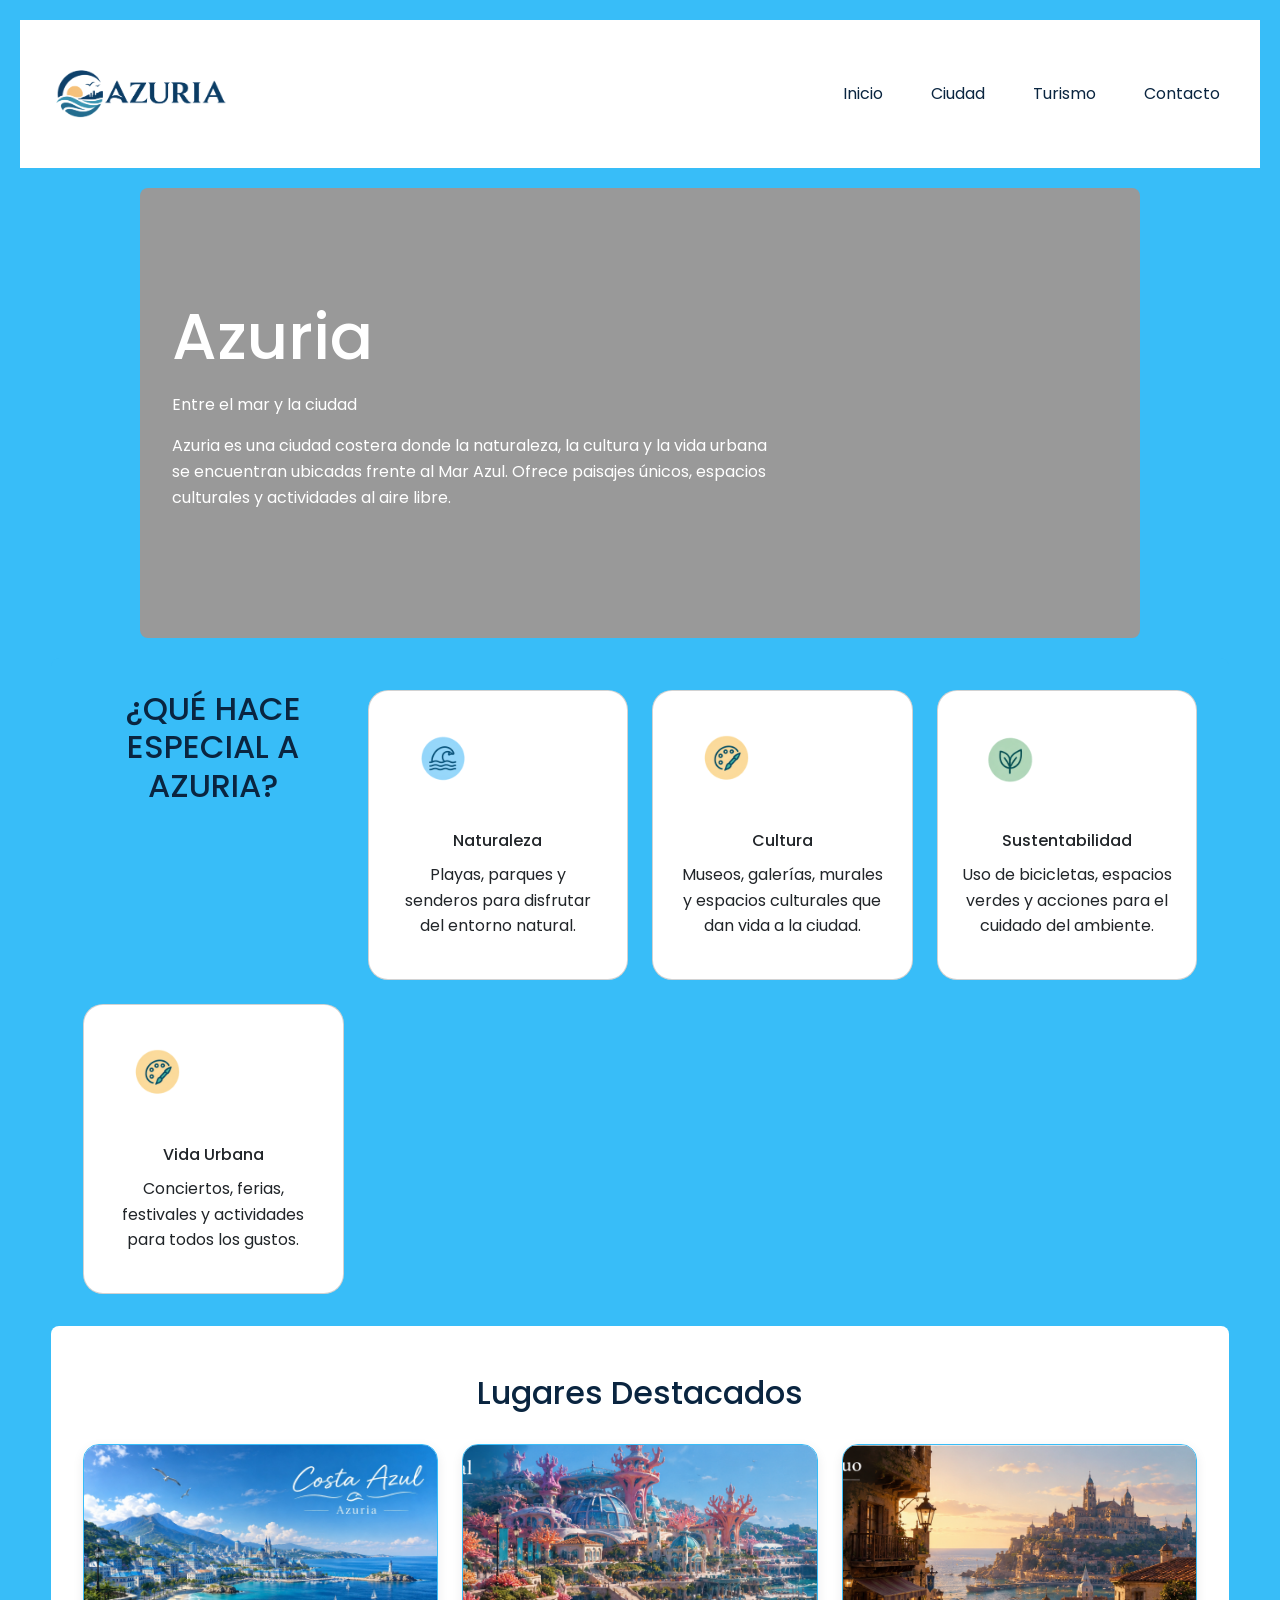
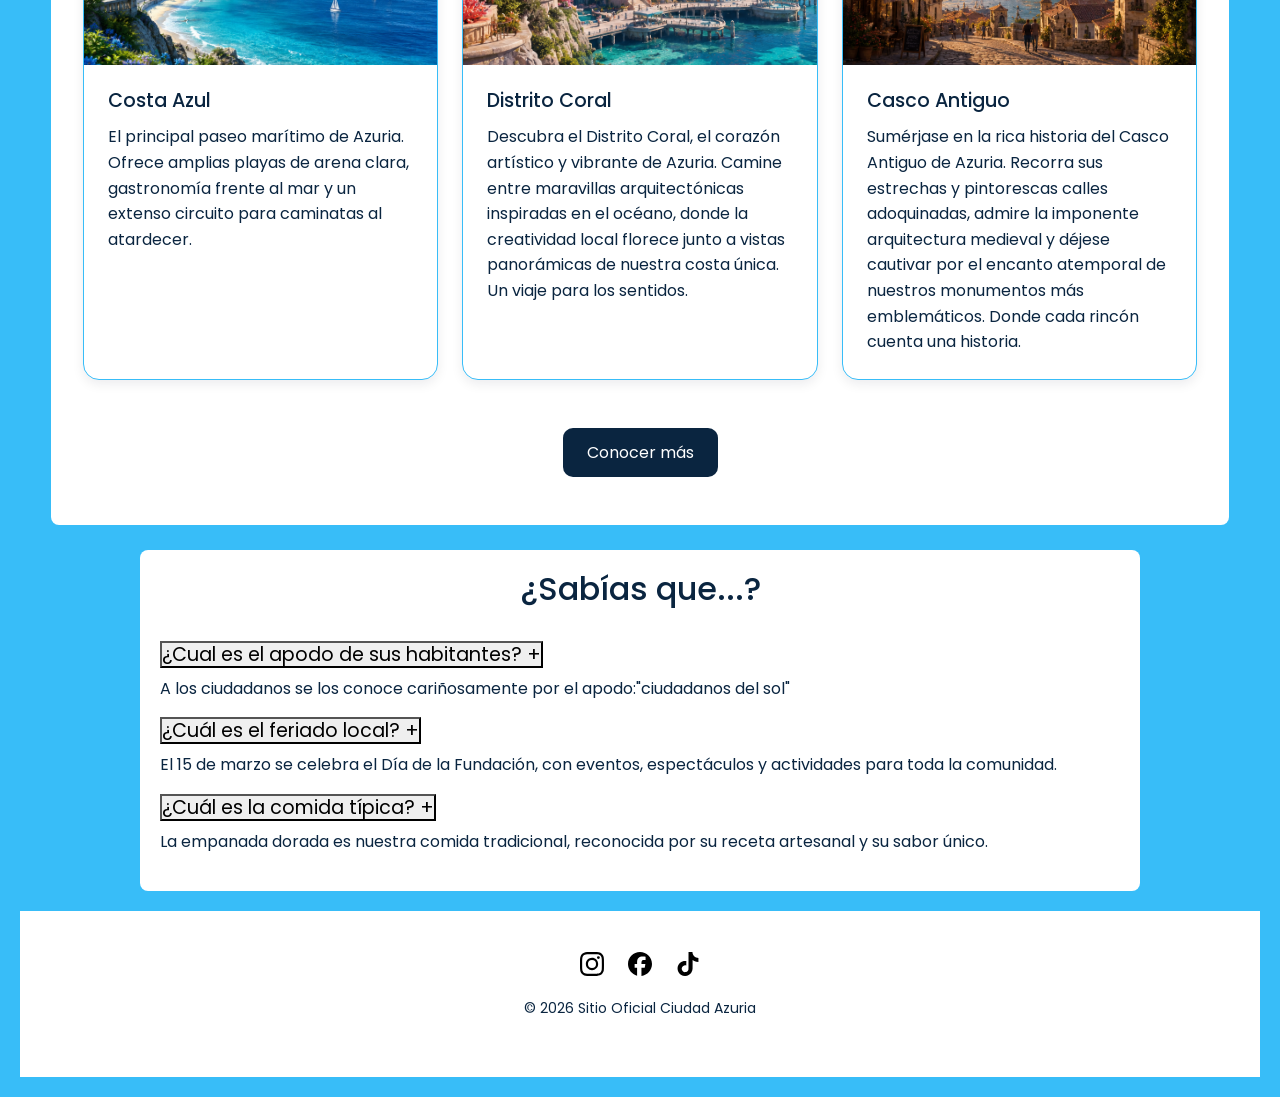
==== index.html @ 366d035c "correcciones y agregado de menú desplegable con Js" ====
<!DOCTYPE html>
<html lang="es">
<head>
    <meta charset="UTF-8">
    <meta name="viewport" content="width=device-width, initial-scale=1.0">
    <title>Azuria | Descubrí la ciudad costera</title>
    <meta name="descripcion" content="Descubrí Azuria, una ciudad costera donde la naturaleza, la cultura y la vida urbana se encuentran frente al Mar Azul">
    <link rel="preconnect" href="https://fonts.googleapis.com">
    <link rel="preconnect" href="https://fonts.gstatic.com" crossorigin>
    <link href="https://fonts.googleapis.com/css2?family=Poppins:wght@400;500;600;700&display=swap" rel="stylesheet">
    
    <link href="https://cdn.jsdelivr.net/npm/bootstrap@5.3.3/dist/css/bootstrap.min.css"
     rel="stylesheet">
    <link rel="stylesheet" href="css/estilos.css">
    
  

</head>
<body class="body-index">
    
<header>
    <nav aria-label="Menú principal" class="navbar navbar-expand-lg navbar-light">
      <a class="navbar-brand" href="index.html">
        <img src="imagenes/logoAzuria.png"
             alt="Azuria"
             width="300"
             id="logoAzuria">
      </a>
        <!-- Boton Hamburguesa -->
        <button class="navbar-toggler" type="button"
                data-bs-toggle="collapse"
                data-bs-target="#menuAzuria"
                aria-controls="menuAzuria"
                aria-expanded="false"
                aria-label="Abrir menú">

            <span class="navbar-toggler-icon"></span>
        </button>

        <div class="collapse navbar-collapse" id="menuAzuria">
            <ul class="navbar-nav">

                <li class="nav-item">
                    <a class="nav-link" href="index.html">Inicio</a>
                </li>

                <li class="nav-item">
                    <a class="nav-link" href="ciudad.html">Ciudad</a>
                </li>

                <li class="nav-item">
                    <a class="nav-link" href="Lugares.html">Turismo</a>
                </li>

                <li class="nav-item">
                    <a class="nav-link" href="contacto.html">Contacto</a>
                </li>
            
            </ul>
        </div>

    </nav>
</header>

    <main>
        <!-- PRESENTACION -->
        <section class="hero-section">  

        <div class="hero-texto">
        <h1>Azuria</h1>
          <p>Entre el mar y la ciudad</p>
          <p>
            Azuria es una ciudad costera donde la naturaleza,
            la cultura y la vida urbana se encuentran ubicadas
            frente al Mar Azul. Ofrece paisajes únicos,
            espacios culturales y actividades al aire libre.
          </p>
        </div>
        </section>

      <!-- ¿QUE HACE ESPECIAL A AZURIA? -->
        <section class="cards-container">
           <h2>¿QUÉ HACE ESPECIAL A AZURIA?</h2>

           <article class="card">
              <img src="imagenes/icon-mar.png" alt="icono del mar" width="200">
              <h3>Naturaleza</h3>
              <p>Playas, parques y senderos para disfrutar del entorno natural.</p>
            </article>

            <article class="card">
              <img src="imagenes/arte-icon.png" alt="icono de arte" width="200">
              <h3>Cultura</h3>
              <p>Museos, galerías, murales y espacios culturales que dan vida a la ciudad.</p>
           </article>

           <article class="card">
              <img src="imagenes/naturaleza-icon.png" alt="icono de planta" width="200">
              <h3>Sustentabilidad</h3>
              <p>Uso de bicicletas, espacios verdes y acciones para el cuidado del ambiente.</p>
           </article>

           <article class="card">
             <img src="imagenes/arte-icon.png" alt="icono de Vida urbana" width="200">
             <h3>Vida Urbana</h3>
             <p>Conciertos, ferias, festivales y actividades para todos los gustos.</p>
          </article>

        </section>

       <section class="lugares-destacados container">
    <h2>Lugares Destacados</h2>

    <div class="row g-4">
        <article class="col-12 col-md-6 col-lg-4">
            <div class="lugar-card">
                <img src="imagenes/costaAzul.jpeg" alt="Mar Costa Azul" loading="lazy">
                <div class="lugar-info">
                    <h3>Costa Azul</h3>
                    <p>El principal paseo marítimo de Azuria. Ofrece amplias playas de arena clara, gastronomía frente al mar y un extenso circuito para caminatas al atardecer.</p>
                </div>
            </div>
        </article>

        <article class="col-12 col-md-6 col-lg-4">
            <div class="lugar-card">
                <img src="imagenes/distrito_coral_azuria.png" alt="Paisaje del Distrito Coral" loading="lazy">
                <div class="lugar-info">
                    <h3>Distrito Coral</h3>
                    <p>Descubra el Distrito Coral, el corazón artístico y vibrante de Azuria. Camine entre maravillas arquitectónicas inspiradas en el océano, donde la creatividad local florece junto a vistas panorámicas de nuestra costa única. Un viaje para los sentidos.</p>
                </div>
            </div>
        </article>

        <article class="col-12 col-md-6 col-lg-4">
            <div class="lugar-card">
                <img src="imagenes/casco_antiguo_azuria.png" alt="Paisaje del Casco Antiguo" loading="lazy">
                <div class="lugar-info">
                    <h3>Casco Antiguo</h3>
                    <p>Sumérjase en la rica historia del Casco Antiguo de Azuria. Recorra sus estrechas y pintorescas calles adoquinadas, admire la imponente arquitectura medieval y déjese cautivar por el encanto atemporal de nuestros monumentos más emblemáticos. Donde cada rincón cuenta una historia.</p>
                </div>
            </div>
        </article>
    </div>

        <div class="lugares-boton">
        <a href="Lugares.html" class="boton">Conocer más</a>
        </div>
       </section>
       
<section class="curiosidades">
    <h2>¿Sabías que...?</h2>

    <div class="preguntas-container">

        <div class="pregunta">
            <h3>
                <button class="pregunta-btn">
                    ¿Cual es el apodo de sus habitantes?
                    <span>+</span>
                </button>
            </h3>

            <div class="respuesta">
                <p> A los ciudadanos se los conoce cariñosamente por el apodo:"ciudadanos del sol"
                </p>
            </div>
        </div>

        <div class="pregunta">
            <h3>
                <button class="pregunta-btn">
                    ¿Cuál es el feriado local?
                    <span>+</span>
                </button>
            </h3>

            <div class="respuesta">
                <p>   El 15 de marzo se celebra el Día de la Fundación,
                    con eventos, espectáculos y actividades para toda
                    la comunidad.</p>
            </div>
        </div>

        <div class="pregunta">
            <h3>
                <button class="pregunta-btn">
                    ¿Cuál es la comida típica?
                    <span>+</span>
                </button>
            </h3>

            <div class="respuesta">
                <p>La empanada dorada es nuestra comida tradicional,
                   reconocida por su receta artesanal y su sabor único.</p>
            </div>
        </div>

    </div>
</section>


    </main>
    <footer>
     <nav aria-label="Menú del pie de página"> 
       <ul>
        <li><a href="https://www.instagram.com" target="_blank" rel="noopener noreferrer" ><img src="imagenes/instagram.svg" alt="Instagram de Azuria" width="24"></a></li>
        <li><a href="https://www.Facebook.com" target="_blank" rel="noopener noreferrer"><img src="imagenes/facebook.svg" alt="Facebook de Azuria" width="24"></a></li>
        <li><a href="https://www.Tiktok.com" target="_blank" rel="noopener noreferrer"><img src="imagenes/tiktok.svg" alt="TikTok de Azuria" width="24"></a></li>
       </ul>      
            
     </nav>
        <p><small>&copy; 2026 Sitio Oficial Ciudad Azuria</small></p>   
    </footer>
<script src="https://cdn.jsdelivr.net/npm/bootstrap@5.3.3/dist/js/bootstrap.bundle.min.js"></script>
<script src="js/main.js"></script> 

</body>
</html>
---- css/estilos.css ----
/*============================
   VARIABLES
 =============================*/
:root {

    --blanco: #FFFFFF;
    --Azul-oscuro: #020120;
    --celeste:#afccf8;
    --crema:#f5f5dc;

}
/*============================
    RESET
==============================
*/
*{
    box-sizing: border-box;
    margin: 0;
    padding: 0;
}

body {
    background-color: var(--crema);
    color: var(--Azul-oscuro);
    font-size:16px;
    line-height:1.6;
    font-family: "poppins", sans-serif;
    margin:0 ;
    padding:0;

}
h1 {
    font-size: 4rem;
}

h2 {
    font-size: 2rem;
}

h3 {
    font-size: 1.2rem;
}

a {
    text-decoration: none;
}

main {
    width: 100%;
    margin: 0;
    padding: 0;
}

/*
============================
HEADER
===============================
*/

#logoAzuria{
    display:flex;
    justify-content:start;
    width: 180px;
    height:auto;
}

header{
    background-color: var(--blanco);
    padding:1rem 2rem;
    display:flex;
    align-items:center;
    justify-content:space-between;

    position: sticky;
    top: 0;
    z-index: 1000;
}
header nav{
   width:100%;
}
/*
============================
NAVEGACION
===============================
*/

header nav.navbar {
    display: flex;
    width: 100%;
}

header nav .navbar-collapse {
    flex-grow: 1;
    justify-content: flex-end;
}

header nav .navbar-nav {
    display: flex;
    gap: 2rem;
    margin: 0 0 0 auto;
    padding: 0;
    list-style: none;
}

.navbar a{
    color:var(--Azul-oscuro);
    transition: all 0.3s ease;
    
}

.navbar a:hover{
    text-decoration:wavy underline;
    color:var(--celeste);
}

.hero-section{
    /*imagen de fondo*/
    background-image: linear-gradient(rgba(0, 0, 0, 0.4), rgba(0, 0, 0, 0.4)),url(../imagenes/azuriaHero.png);
    background-size: cover;
    background-repeat:no-repeat;
    background-position: center;
    min-height:450px;
    
    position:relative;

    /*posicionar los textos*/
    display:flex;
    flex-direction:column;
    justify-content:center;
    align-items:start;
    padding:0 2rem ;

}
.hero-texto{
    position: absolute; 
    top: 50%;
    transform: translateY(-50%);
    left: 2rem;
}

.hero-section h1 , 
.hero-section p{
    color: var(--blanco);
    max-width: 600px;
}

.hero-section h1{
    font-size:4rem;
    margin-bottom:1rem;
}

section h2{
    text-align: center;
    margin-bottom: 2rem;
    color:var(--Azul-oscuro);
    width:100%;
}

.cards-container {
    width: 95%;
    max-width: 1900px;
    margin: 0 auto;
    display: grid;
    grid-template-columns: repeat(auto-fit, minmax(220px, 1fr));
    gap: 1.5rem;
    padding: 2rem;
    background-color: var(--celeste);
}

.card {
    padding: 1.5rem;
    text-align: center;
    background-color: var(--blanco);
    border-radius: 20px;
    width: 100%;
}

.card img {
    width: 100px;
    height: 100px;
    object-fit: contain;
    margin-bottom: 1rem;
}

.card h3 {
    margin-bottom: 0.75rem;
    font-size:1rem;
}

.card p {
    line-height: 1.6;
}

.boton {
    display: inline-block;
    margin-top: 1rem;
    padding: 0.75rem 1.5rem;
    background-color: var(--celeste);
    color: var(--Azul-oscuro);
    border-radius: 10px;

}

/*
=================================
  LUGARES DESTACADOS INDEX
=================================
*/

.lugares-destacados {
    width: 95%;
    max-width: 1900px;
    margin: 0 auto 25px;
    padding: 3rem 2rem;
    background-color: var(--blanco);
}

.lugar-card {
    height: 100%;
    overflow: hidden;
    background-color: var(--blanco);
    border: 1px solid var(--celeste);
    border-radius: 16px;
    box-shadow: 0 4px 12px rgba(2, 1, 32, 0.08);
    transition: transform 0.3s ease, box-shadow 0.3s ease;
}



.lugar-card img {
    display: block;
    width: 100%;
    height: 220px;
    object-fit: cover;
}

.lugar-info {
    padding: 1.5rem;
}

.lugar-info h3 {
    margin-bottom: 0.75rem;
}

.lugar-info p {
    margin-bottom: 0;
}

.lugares-boton {
    display: flex;
    justify-content: center;
    margin-top: 2rem;
}

.lugares-destacados .boton {
    background-color: var(--Azul-oscuro);
    color: var(--blanco);
}

.lugares-destacados .boton:hover {
    background-color: var(--celeste);
    color: var(--Azul-oscuro);
}

/*=================================
  LUGARES
  =================================
*/


/*=================================
  CIUDAD
  =================================
*/

:root {
    --Azul-oscuro: #0a2540;
    --celeste: #38bdf8;
    --blanco: #ffffff;
    --crema:#f5f5dc;
}

body {
    background-color: #38bdf8;
    font-family: 'Poppins', sans-serif;
    margin: 0;
    padding: 20px;
}

/*menu principal*/
.header-principal {
    background-color: var(--blanco);
    padding: 15px;
    margin-bottom: 20px;
}

.header-contenido {
    max-width: 1000px;
    margin: 0 auto;
    display: flex;
    justify-content: space-between;
    align-items: center;
}

.nav-lista-superior {
    list-style: none;
    display: flex;
    gap: 15px;
    margin: 0;
    padding: 0;
}

.nav-lista-superior a {
    text-decoration: none;
    color: var(--Azul-oscuro);
    font-weight: 500;
}

/*Secciones*/
section {
    background-color: var(--blanco);
    padding: 20px;
    margin: 20px auto;
    max-width: 1000px;
    border-radius: 8px;
}

img, video {
    max-width: 100%;
    height: auto;
}

/*Espacios*/
#atractivos div {
    margin-top: 15px;
}

/*Tablas*/
table {
    width: 100%;
    border-collapse: collapse;
    margin-top: 10px;
}

th, td {
    padding: 8px;
    border: 1px solid var(--celeste);
    text-align: left;
}

th {
    background-color: var(--Azul-oscuro);
    color: var(--blanco);
}

/*Navegación botones*/
.navegacion-ciudad {
    display: flex;
    justify-content: center;
    gap: 10px;
    margin-bottom: 20px;
}

/*Tarjetas de facultades*/
.facultades-flex {
    display: flex;
    flex-wrap: wrap;
    gap: 15px;
    padding: 0;
    list-style: none;
}

.facultad-card {
    background-color: #e6f2ff;
    border: 1px solid var(--celeste);
    padding: 15px;
    flex: 1 1 200px;
    text-align: center;
    border-radius: 6px;
}

/*Pie de página*/
.footer-principal {
    text-align: center;
    margin-top: 30px;
}

.footer-lista {
    list-style: none;
    display: flex;
    justify-content: center;
    gap: 15px;
    padding: 0;
}


/*=================================
  CONTACTO
  =================================
*/

#contacto{
    background-color: var(--crema);
    padding: 3rem 2rem;
}

.contacto-titulo{
    max-width: 800px;
    margin: 0 auto 2rem;
    text-align: center;
}

.contacto-titulo h1{
    margin-bottom: 1rem;
}

.contacto-titulo p{
    color: var(--Azul-oscuro);
}

.contacto-contenedor{
    max-width: 1100px;
    margin: 0 auto;
    display:grid;
    grid-template-columns: 1fr 1.3fr;
    gap: 2rem;
}


/*============================
  INFORMACION DE CONTACTO
==============================*/

.contacto-info{
    background-color: var(--Azul-oscuro);
    color: var(--blanco);
    padding: 2rem;
    border-radius: 20px;
}

.contacto-info h2{
    color: var(--blanco);
    text-align: left;
    margin-bottom: 1rem;
}

.contacto-info > p{
    color: var(--blanco);
    margin-bottom: 1.5rem;
}

.contacto-dato{
    display:flex;
    align-items:flex-start;
    gap: 1rem;
    padding: 1rem 0;
    border-bottom: 1px solid rgba(255,255,255,0.2);
}

.contacto-dato:last-child{
    border-bottom: none;
}

.contacto-dato h3{
    color: var(--blanco);
    font-size:1rem;
    margin-bottom:0.2rem;
}

.contacto-dato p{
    color: var(--blanco);
    margin:0;
}

.icono-contacto{
    display:flex;
    align-items:center;
    justify-content:center;
    min-width:40px;
    height:40px;
    background-color:var(--celeste);
    color:var(--Azul-oscuro);
    border-radius:50%;
    font-size:1.1rem;
}


/*============================
  FORMULARIO
==============================*/

.contacto-formulario{
    background-color:var(--blanco);
    padding:2rem;
    border-radius:20px;
}

.contacto-formulario h2{
    text-align:left;
    margin-bottom:0.5rem;
}

.formulario-introduccion{
    color:#666;
    margin-bottom:1.5rem;
}

.campo{
    margin-bottom:1.2rem;
}

.campo label{
    display:block;
    margin-bottom:0.4rem;
    font-weight:600;
    color:var(--Azul-oscuro);
}

.campo input,
.campo select,
.campo textarea{
    width:100%;
    padding:0.75rem 1rem;
    border:1px solid #ccc;
    border-radius:8px;
    font-family:"Poppins", sans-serif;
    font-size:0.95rem;
    color:var(--Azul-oscuro);
    background-color:var(--blanco);
}

.campo input:focus,
.campo select:focus,
.campo textarea:focus{
    outline:none;
    border-color:var(--celeste);
}

.campo textarea{
    resize:vertical;
    min-height:130px;
}

.campo small{
    display:block;
    margin-top:0.3rem;
    color:#666;
    font-size:0.8rem;
}


/*============================
  OPCIONES DE CONTACTO
==============================*/

.preferencia{
    border:none;
    padding:0;
    margin-bottom:1.3rem;
}

.preferencia legend{
    font-weight:600;
    margin-bottom:0.6rem;
    color:var(--Azul-oscuro);
}

.opciones-radio{
    display:flex;
    gap:2rem;
}

.opciones-radio label{
    display:flex;
    align-items:center;
    gap:0.4rem;
    cursor:pointer;
}

.opciones-radio input{
    accent-color:var(--celeste);
}


/*============================
  CHECKBOX
==============================*/

.aceptacion{
    margin-bottom:1.3rem;
}

.aceptacion label{
    display:flex;
    align-items:flex-start;
    gap:0.5rem;
    font-size:0.85rem;
    color:#666;
    cursor:pointer;
}

.aceptacion input{
    margin-top:0.3rem;
    accent-color:var(--Azul-oscuro);
}


/*============================
  BOTONES CONTACTO
==============================*/

.botones-formulario{
    display:flex;
    gap:1rem;
}

.boton-contacto{
    border:none;
    padding:0.75rem 1.5rem;
    background-color:var(--Azul-oscuro);
    color:var(--blanco);
    border-radius:10px;
    font-family:"Poppins", sans-serif;
    cursor:pointer;
    transition:all 0.3s ease;
}

.boton-contacto:hover{
    background-color:var(--celeste);
    color:var(--Azul-oscuro);
}

.boton-limpiar{
    padding:0.75rem 1.5rem;
    background-color:var(--blanco);
    color:var(--Azul-oscuro);
    border:1px solid var(--Azul-oscuro);
    border-radius:10px;
    font-family:"Poppins", sans-serif;
    cursor:pointer;
    transition:all 0.3s ease;
}

.boton-limpiar:hover{
    background-color:var(--Azul-oscuro);
    color:var(--blanco);
}


/*============================
  FOOTER
==============================*/

footer {
    background-color: var(--blanco); 
    padding: 2.5rem 2rem;
    display: flex;
    flex-direction: column;
    align-items: center;
    justify-content: center;
    gap: 1.2rem;                          
    text-align: center;
}

footer nav ul {
    list-style: none;
    display: flex;
    gap: 1.5rem;      
    padding: 0;
    margin: 0;
}

footer img {
    transition: transform 0.3s ease;
}

footer img:hover {
    transform: scale(1.15);               
}


/*============================
  DISEÑO RESPONSIVE
==============================*/

@media (max-width: 800px){

    header{
        flex-direction:column;
        gap:1rem;
    }

    .contacto-contenedor{
        grid-template-columns:1fr;
    }

}

@media (max-width: 600px){

    .navbar ul{
        flex-wrap:wrap;
        justify-content:center;
        gap:1rem;
    }

    h1{
        font-size:2.5rem;
    }

    .contacto-contenedor{
        grid-template-columns:1fr;
    }

    .opciones-radio{
        flex-direction:column;
        gap:0.5rem;
    }

    .botones-formulario{
        flex-direction:column;
    }

    .boton-contacto,
    .boton-limpiar{
        width:100%;
    }

}
@media (max-width: 991px) {
    .navbar .navbar-toggler {
        display: block;
    }
}
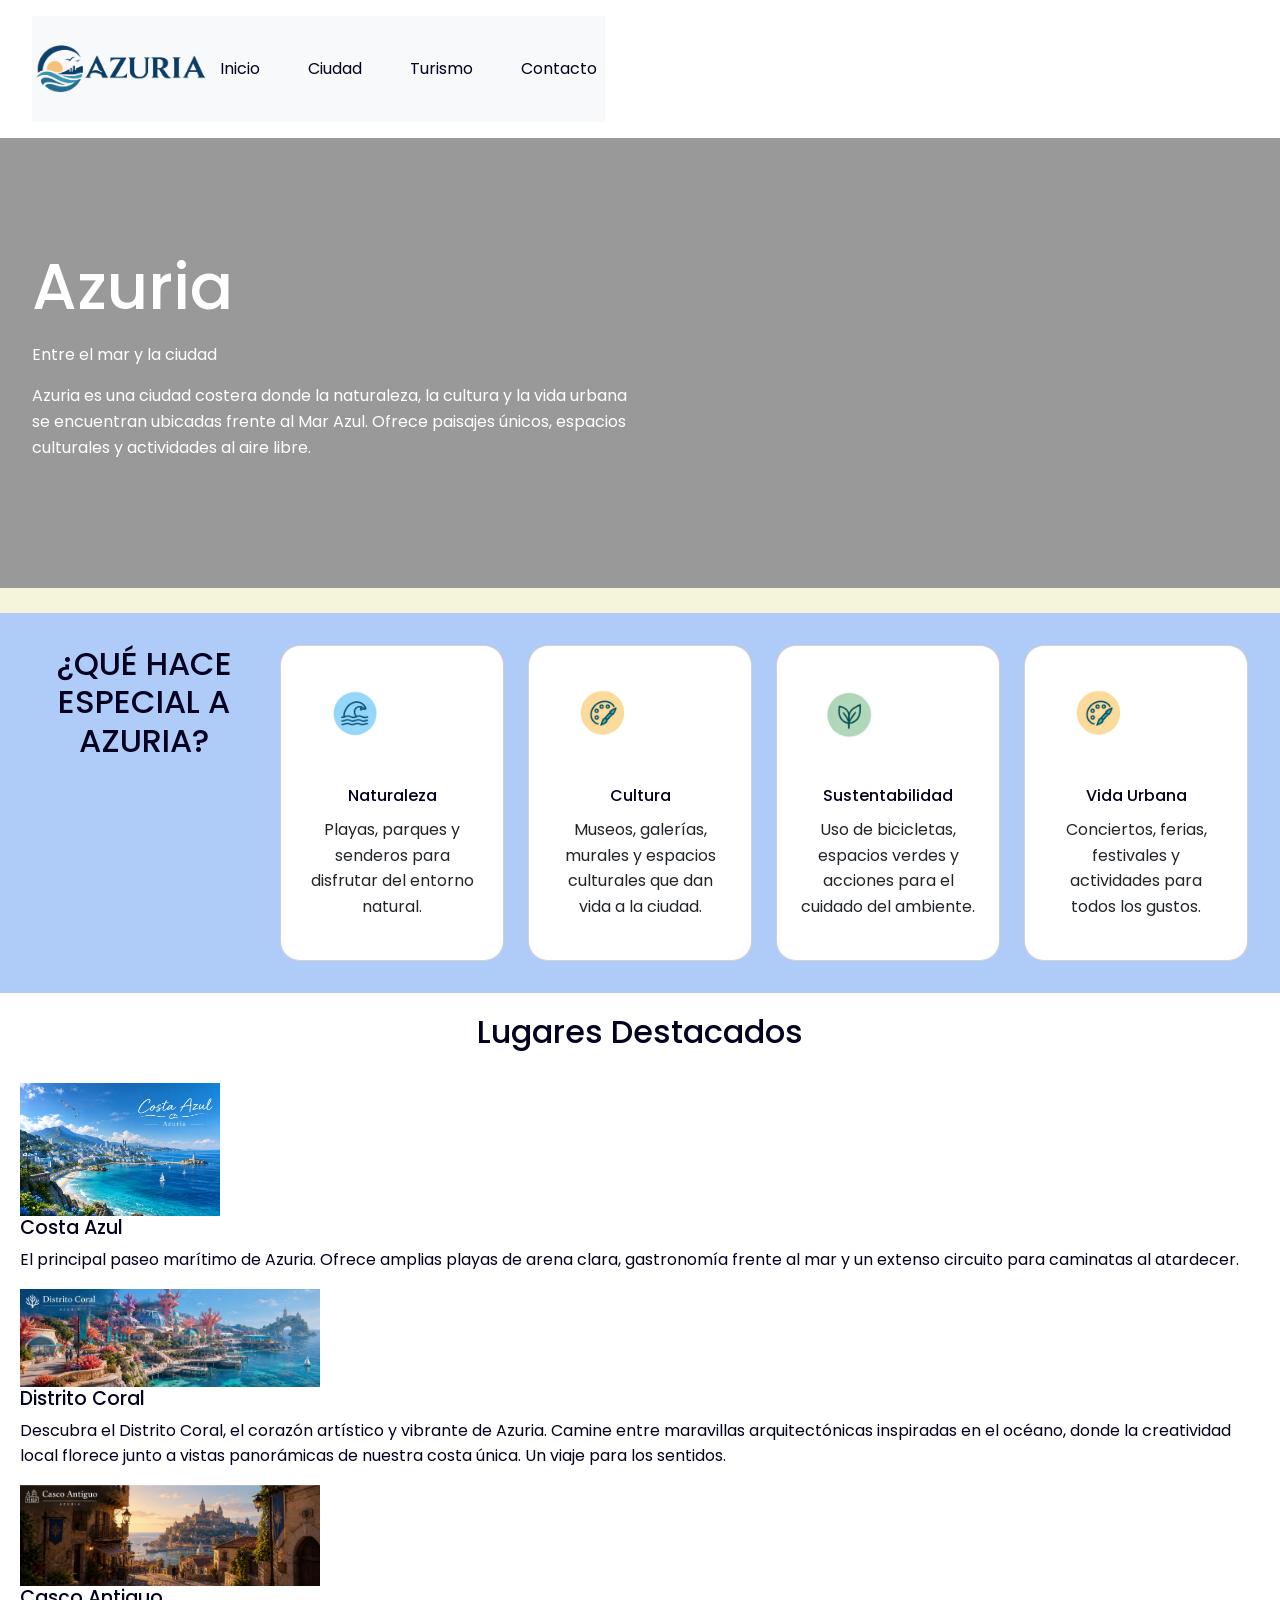
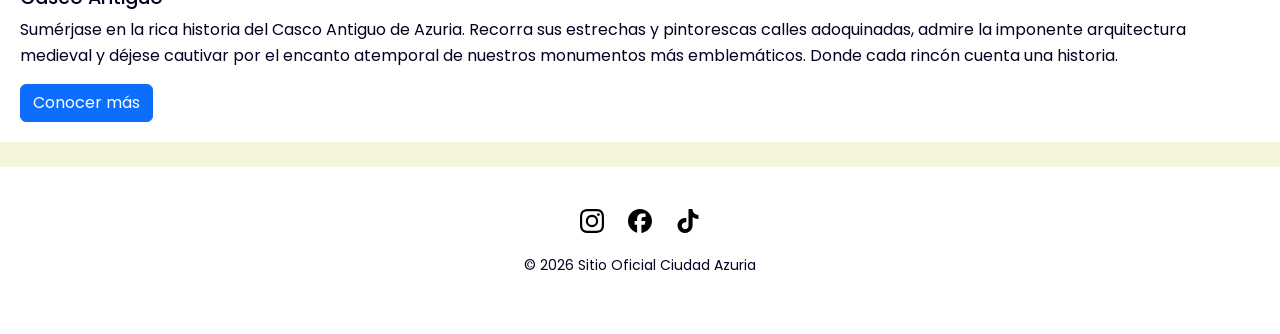
==== commit 2240bb02: "actualizacion de contacto y nuevo boton de wsp" ====
--- a/index.html
+++ b/index.html
@@ -3,7 +3,7 @@
 <head>
     <meta charset="UTF-8">
     <meta name="viewport" content="width=device-width, initial-scale=1.0">
-    <title>Azuria | Descubrí la ciudad costera</title>
+    <title>Azuria</title>
     <meta name="descripcion" content="Descubrí Azuria, una ciudad costera donde la naturaleza, la cultura y la vida urbana se encuentran frente al Mar Azul">
     <link rel="preconnect" href="https://fonts.googleapis.com">
     <link rel="preconnect" href="https://fonts.gstatic.com" crossorigin>
@@ -13,19 +13,20 @@
      rel="stylesheet">
     <link rel="stylesheet" href="css/estilos.css">
     
-  
+    <script src="https://cdn.jsdelivr.net/npm/bootstrap@5.3.3/dist/js/bootstrap.bundle.min.js">
+    </script>
 
 </head>
 <body class="body-index">
     
 <header>
-    <nav aria-label="Menú principal" class="navbar navbar-expand-lg navbar-light">
-      <a class="navbar-brand" href="index.html">
+    <nav aria-label="Menú principal" class="navbar navbar-expand-lg navbar-light bg-light">
+
         <img src="imagenes/logoAzuria.png"
-             alt="Azuria"
+             alt="logo de Azuria"
              width="300"
              id="logoAzuria">
-      </a>
+
         <!-- Boton Hamburguesa -->
         <button class="navbar-toggler" type="button"
                 data-bs-toggle="collapse"
@@ -55,7 +56,7 @@
                 <li class="nav-item">
                     <a class="nav-link" href="contacto.html">Contacto</a>
                 </li>
-            
+
             </ul>
         </div>
 
@@ -83,24 +84,21 @@
            <h2>¿QUÉ HACE ESPECIAL A AZURIA?</h2>
 
            <article class="card">
-              <img src="imagenes/icon-mar.png" alt="icono del mar" width="200">
-              <h3>Naturaleza</h3>
-              <p>Playas, parques y senderos para disfrutar del entorno natural.</p>
+             <img src="imagenes/icon-mar.png" alt="icono del mar" width="200">
+             <h3>Naturaleza</h3>
+             <p>Playas, parques y senderos para disfrutar del entorno natural.</p>
             </article>
-
             <article class="card">
-              <img src="imagenes/arte-icon.png" alt="icono de arte" width="200">
-              <h3>Cultura</h3>
-              <p>Museos, galerías, murales y espacios culturales que dan vida a la ciudad.</p>
-           </article>
-
-           <article class="card">
-              <img src="imagenes/naturaleza-icon.png" alt="icono de planta" width="200">
-              <h3>Sustentabilidad</h3>
-              <p>Uso de bicicletas, espacios verdes y acciones para el cuidado del ambiente.</p>
-           </article>
-
-           <article class="card">
+             <img src="imagenes/arte-icon.png" alt="icono de arte" width="200">
+             <h3>Cultura</h3>
+             <p>Museos, galerías, murales y espacios culturales que dan vida a la ciudad.</p>
+          </article>
+          <article class="card">
+             <img src="imagenes/naturaleza-icon.png" alt="icono de planta" width="200">
+             <h3>Sustentabilidad</h3>
+             <p>Uso de bicicletas, espacios verdes y acciones para el cuidado del ambiente.</p>
+          </article>
+          <article class="card">
              <img src="imagenes/arte-icon.png" alt="icono de Vida urbana" width="200">
              <h3>Vida Urbana</h3>
              <p>Conciertos, ferias, festivales y actividades para todos los gustos.</p>
@@ -108,97 +106,39 @@
 
         </section>
 
-       <section class="lugares-destacados container">
-    <h2>Lugares Destacados</h2>
+        <section class="lugares-destacados">
+          <h2>Lugares Destacados</h2>
+          <article>
+            <img src="imagenes/costaAzul.jpeg" alt="Mar Costa Azul " width="200" loading="lazy">
+            <div>
+            <h3>Costa Azul</h3>
+            <p>El principal paseo marítimo de Azuria. Ofrece amplias playas de arena clara,
+             gastronomía frente al mar y un extenso circuito para caminatas al atardecer.</p>
+            </div>
+          </article>
+          
+          <article>
+            <img src="imagenes/distrito_coral_azuria.png" alt="paisaje de Distrito Coral" width="300" loading="lazy">
+            <div>
+            <h3>Distrito Coral</h3>
+            <p>Descubra el Distrito Coral, el corazón artístico y vibrante de Azuria. Camine entre maravillas arquitectónicas inspiradas en el océano,
+              donde la creatividad local florece junto a vistas panorámicas de nuestra costa única. Un viaje para los sentidos.</p>
+            </div>
+          </article>
 
-    <div class="row g-4">
-        <article class="col-12 col-md-6 col-lg-4">
-            <div class="lugar-card">
-                <img src="imagenes/costaAzul.jpeg" alt="Mar Costa Azul" loading="lazy">
-                <div class="lugar-info">
-                    <h3>Costa Azul</h3>
-                    <p>El principal paseo marítimo de Azuria. Ofrece amplias playas de arena clara, gastronomía frente al mar y un extenso circuito para caminatas al atardecer.</p>
-                </div>
+          <article>
+            <img src="imagenes/casco_antiguo_azuria.png" alt="paisaje de Casco Antiguo" width="300" loading="lazy">
+            <div>
+            <h3>Casco Antiguo</h3>
+            <p>Sumérjase en la rica historia del Casco Antiguo de Azuria. 
+              Recorra sus estrechas y pintorescas calles adoquinadas, admire la imponente arquitectura medieval y déjese cautivar por el encanto atemporal de nuestros monumentos más emblemáticos. 
+              Donde cada rincón cuenta una historia.</p>
             </div>
-        </article>
-
-        <article class="col-12 col-md-6 col-lg-4">
-            <div class="lugar-card">
-                <img src="imagenes/distrito_coral_azuria.png" alt="Paisaje del Distrito Coral" loading="lazy">
-                <div class="lugar-info">
-                    <h3>Distrito Coral</h3>
-                    <p>Descubra el Distrito Coral, el corazón artístico y vibrante de Azuria. Camine entre maravillas arquitectónicas inspiradas en el océano, donde la creatividad local florece junto a vistas panorámicas de nuestra costa única. Un viaje para los sentidos.</p>
-                </div>
-            </div>
-        </article>
-
-        <article class="col-12 col-md-6 col-lg-4">
-            <div class="lugar-card">
-                <img src="imagenes/casco_antiguo_azuria.png" alt="Paisaje del Casco Antiguo" loading="lazy">
-                <div class="lugar-info">
-                    <h3>Casco Antiguo</h3>
-                    <p>Sumérjase en la rica historia del Casco Antiguo de Azuria. Recorra sus estrechas y pintorescas calles adoquinadas, admire la imponente arquitectura medieval y déjese cautivar por el encanto atemporal de nuestros monumentos más emblemáticos. Donde cada rincón cuenta una historia.</p>
-                </div>
-            </div>
-        </article>
-    </div>
-
-        <div class="lugares-boton">
-        <a href="Lugares.html" class="boton">Conocer más</a>
-        </div>
-       </section>
-       
-<section class="curiosidades">
-    <h2>¿Sabías que...?</h2>
-
-    <div class="preguntas-container">
-
-        <div class="pregunta">
-            <h3>
-                <button class="pregunta-btn">
-                    ¿Cual es el apodo de sus habitantes?
-                    <span>+</span>
-                </button>
-            </h3>
-
-            <div class="respuesta">
-                <p> A los ciudadanos se los conoce cariñosamente por el apodo:"ciudadanos del sol"
-                </p>
-            </div>
-        </div>
-
-        <div class="pregunta">
-            <h3>
-                <button class="pregunta-btn">
-                    ¿Cuál es el feriado local?
-                    <span>+</span>
-                </button>
-            </h3>
-
-            <div class="respuesta">
-                <p>   El 15 de marzo se celebra el Día de la Fundación,
-                    con eventos, espectáculos y actividades para toda
-                    la comunidad.</p>
-            </div>
-        </div>
-
-        <div class="pregunta">
-            <h3>
-                <button class="pregunta-btn">
-                    ¿Cuál es la comida típica?
-                    <span>+</span>
-                </button>
-            </h3>
-
-            <div class="respuesta">
-                <p>La empanada dorada es nuestra comida tradicional,
-                   reconocida por su receta artesanal y su sabor único.</p>
-            </div>
-        </div>
-
-    </div>
-</section>
-
+          </article>
+          <a href="Lugares.html" class="btn btn-primary">
+    Conocer más </a>
+        </section>
+  
 
     </main>
     <footer>
@@ -212,8 +152,6 @@
      </nav>
         <p><small>&copy; 2026 Sitio Oficial Ciudad Azuria</small></p>   
     </footer>
-<script src="https://cdn.jsdelivr.net/npm/bootstrap@5.3.3/dist/js/bootstrap.bundle.min.js"></script>
-<script src="js/main.js"></script> 
-
+    
 </body>
 </html>
--- a/css/estilos.css
+++ b/css/estilos.css
@@ -75,37 +75,26 @@
     top: 0;
     z-index: 1000;
 }
-header nav{
-   width:100%;
-}
+
 /*
 ============================
 NAVEGACION
 ===============================
 */
 
-header nav.navbar {
-    display: flex;
-    width: 100%;
-}
-
-header nav .navbar-collapse {
-    flex-grow: 1;
-    justify-content: flex-end;
-}
-
-header nav .navbar-nav {
-    display: flex;
+.navbar  .navbar-nav{
+    list-style:none;
+    display:flex;
     gap: 2rem;
-    margin: 0 0 0 auto;
-    padding: 0;
-    list-style: none;
+    margin:0;
+    padding:0;
+    
+
 }
 
 .navbar a{
     color:var(--Azul-oscuro);
     transition: all 0.3s ease;
-    
 }
 
 .navbar a:hover{
@@ -157,8 +146,7 @@
 }
 
 .cards-container {
-    width: 95%;
-    max-width: 1900px;
+    max-width: 1300px;
     margin: 0 auto;
     display: grid;
     grid-template-columns: repeat(auto-fit, minmax(220px, 1fr));
@@ -201,66 +189,6 @@
 
 }
 
-/*
-=================================
-  LUGARES DESTACADOS INDEX
-=================================
-*/
-
-.lugares-destacados {
-    width: 95%;
-    max-width: 1900px;
-    margin: 0 auto 25px;
-    padding: 3rem 2rem;
-    background-color: var(--blanco);
-}
-
-.lugar-card {
-    height: 100%;
-    overflow: hidden;
-    background-color: var(--blanco);
-    border: 1px solid var(--celeste);
-    border-radius: 16px;
-    box-shadow: 0 4px 12px rgba(2, 1, 32, 0.08);
-    transition: transform 0.3s ease, box-shadow 0.3s ease;
-}
-
-
-
-.lugar-card img {
-    display: block;
-    width: 100%;
-    height: 220px;
-    object-fit: cover;
-}
-
-.lugar-info {
-    padding: 1.5rem;
-}
-
-.lugar-info h3 {
-    margin-bottom: 0.75rem;
-}
-
-.lugar-info p {
-    margin-bottom: 0;
-}
-
-.lugares-boton {
-    display: flex;
-    justify-content: center;
-    margin-top: 2rem;
-}
-
-.lugares-destacados .boton {
-    background-color: var(--Azul-oscuro);
-    color: var(--blanco);
-}
-
-.lugares-destacados .boton:hover {
-    background-color: var(--celeste);
-    color: var(--Azul-oscuro);
-}
 
 /*=================================
   LUGARES
@@ -273,124 +201,41 @@
   =================================
 */
 
-:root {
-    --Azul-oscuro: #0a2540;
-    --celeste: #38bdf8;
-    --blanco: #ffffff;
-    --crema:#f5f5dc;
-}
-
-body {
-    background-color: #38bdf8;
-    font-family: 'Poppins', sans-serif;
-    margin: 0;
-    padding: 20px;
-}
-
-/*menu principal*/
-.header-principal {
-    background-color: var(--blanco);
-    padding: 15px;
-    margin-bottom: 20px;
-}
-
-.header-contenido {
-    max-width: 1000px;
-    margin: 0 auto;
-    display: flex;
-    justify-content: space-between;
-    align-items: center;
-}
-
-.nav-lista-superior {
-    list-style: none;
-    display: flex;
-    gap: 15px;
-    margin: 0;
-    padding: 0;
-}
-
-.nav-lista-superior a {
-    text-decoration: none;
-    color: var(--Azul-oscuro);
-    font-weight: 500;
-}
-
-/*Secciones*/
-section {
-    background-color: var(--blanco);
-    padding: 20px;
-    margin: 20px auto;
-    max-width: 1000px;
-    border-radius: 8px;
-}
-
-img, video {
-    max-width: 100%;
-    height: auto;
-}
-
-/*Espacios*/
-#atractivos div {
-    margin-top: 15px;
-}
-
-/*Tablas*/
-table {
-    width: 100%;
+section{
+    background-color:var(--blanco);
+    padding:20px;
+    margin-bottom:25px;
+}
+
+h1,h2,h3{
+    color:var(--Azul-oscuro);
+}
+
+img{
+    max-width:100%;
+}
+
+video{
+    max-width:100%;
+}
+
+table{
+    width:100%;
     border-collapse: collapse;
-    margin-top: 10px;
-}
-
-th, td {
-    padding: 8px;
+}
+
+th,td{
+    padding: 10px;
     border: 1px solid var(--celeste);
-    text-align: left;
-}
-
-th {
+}
+
+thead{
     background-color: var(--Azul-oscuro);
     color: var(--blanco);
 }
 
-/*Navegación botones*/
-.navegacion-ciudad {
-    display: flex;
-    justify-content: center;
-    gap: 10px;
-    margin-bottom: 20px;
-}
-
-/*Tarjetas de facultades*/
-.facultades-flex {
-    display: flex;
-    flex-wrap: wrap;
-    gap: 15px;
-    padding: 0;
-    list-style: none;
-}
-
-.facultad-card {
-    background-color: #e6f2ff;
-    border: 1px solid var(--celeste);
-    padding: 15px;
-    flex: 1 1 200px;
-    text-align: center;
-    border-radius: 6px;
-}
-
-/*Pie de página*/
-.footer-principal {
-    text-align: center;
-    margin-top: 30px;
-}
-
-.footer-lista {
-    list-style: none;
-    display: flex;
-    justify-content: center;
-    gap: 15px;
-    padding: 0;
+tbody tr:nth-child(even){
+    background-color: #eef4fc;
 }
 
 
@@ -732,3 +577,79 @@
         display: block;
     }
 }
+
+/*=================================
+  CONTACTO - ENLACES
+=================================*/
+
+.contacto-info a {
+    color: var(--celeste);
+    text-decoration: underline;
+    transition: color 0.3s ease;
+}
+
+.contacto-info a:hover {
+    color: var(--blanco);
+}
+
+/* Icono WhatsApp */
+
+.contacto-info .bi-whatsapp,
+footer .bi-whatsapp {
+    font-size: 1.5rem;
+}
+
+/* Color verde del icono de WhatsApp */
+
+.icono-contacto .bi-whatsapp {
+    color: #25D366;
+}
+
+footer a {
+    color: var(--Azul-oscuro);
+    transition: transform 0.3s ease;
+}
+
+footer a:hover {
+    color: #25D366;
+    transform: scale(1.15);
+}
+
+/*=================================
+  FLEXBOX RESPONSIVE
+=================================*/
+
+.flex-container {
+    display: flex;
+    flex-wrap: wrap;
+    gap: 1.5rem;
+    padding: 2rem;
+}
+
+.flex-item {
+    flex: 1 1 250px;
+    padding: 1.5rem;
+    background-color: var(--blanco);
+    border-radius: 15px;
+}
+
+/*=================================
+  RESPONSIVE CONTACTO
+=================================*/
+
+@media (max-width: 768px) {
+
+    .contacto-contenedor {
+        grid-template-columns: 1fr;
+    }
+
+    .contacto-info,
+    .contacto-formulario {
+        padding: 1.5rem;
+    }
+
+    .hero-texto {
+        left: 1rem;
+        right: 1rem;
+    }
+}
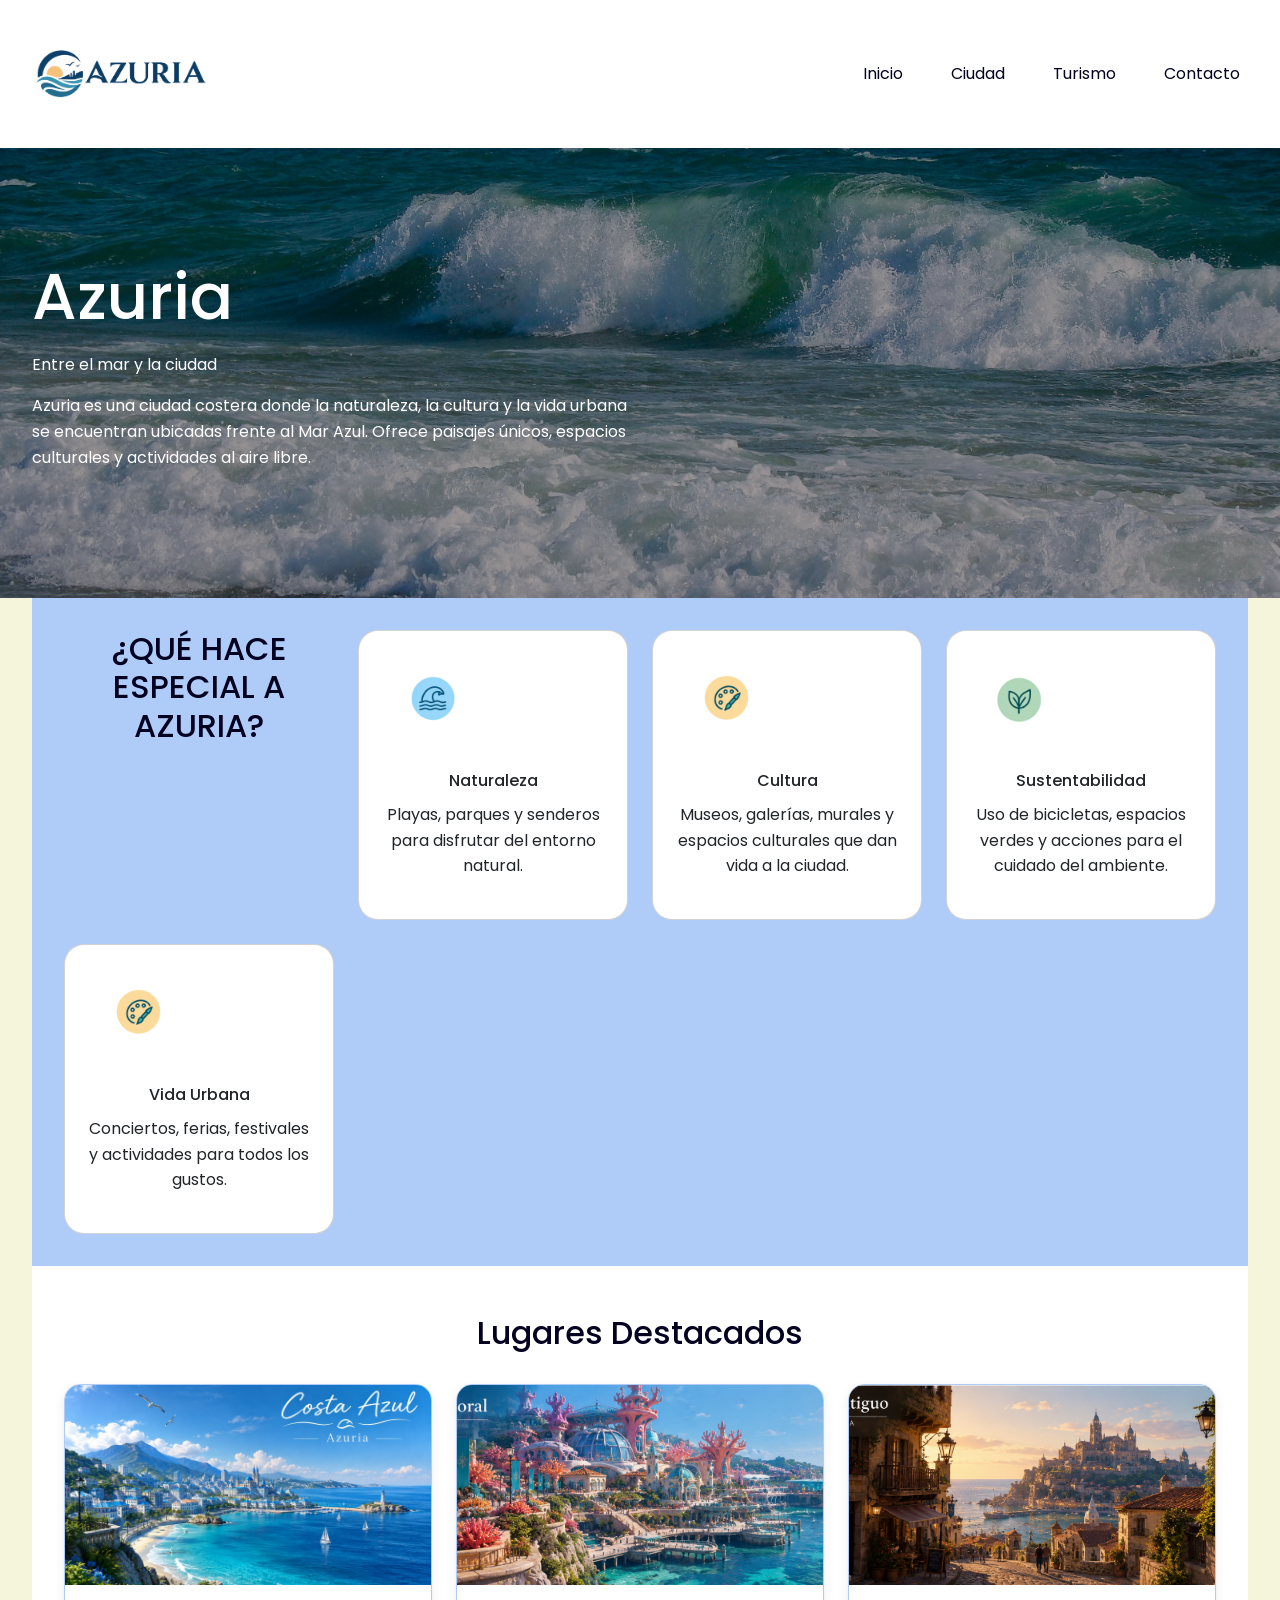
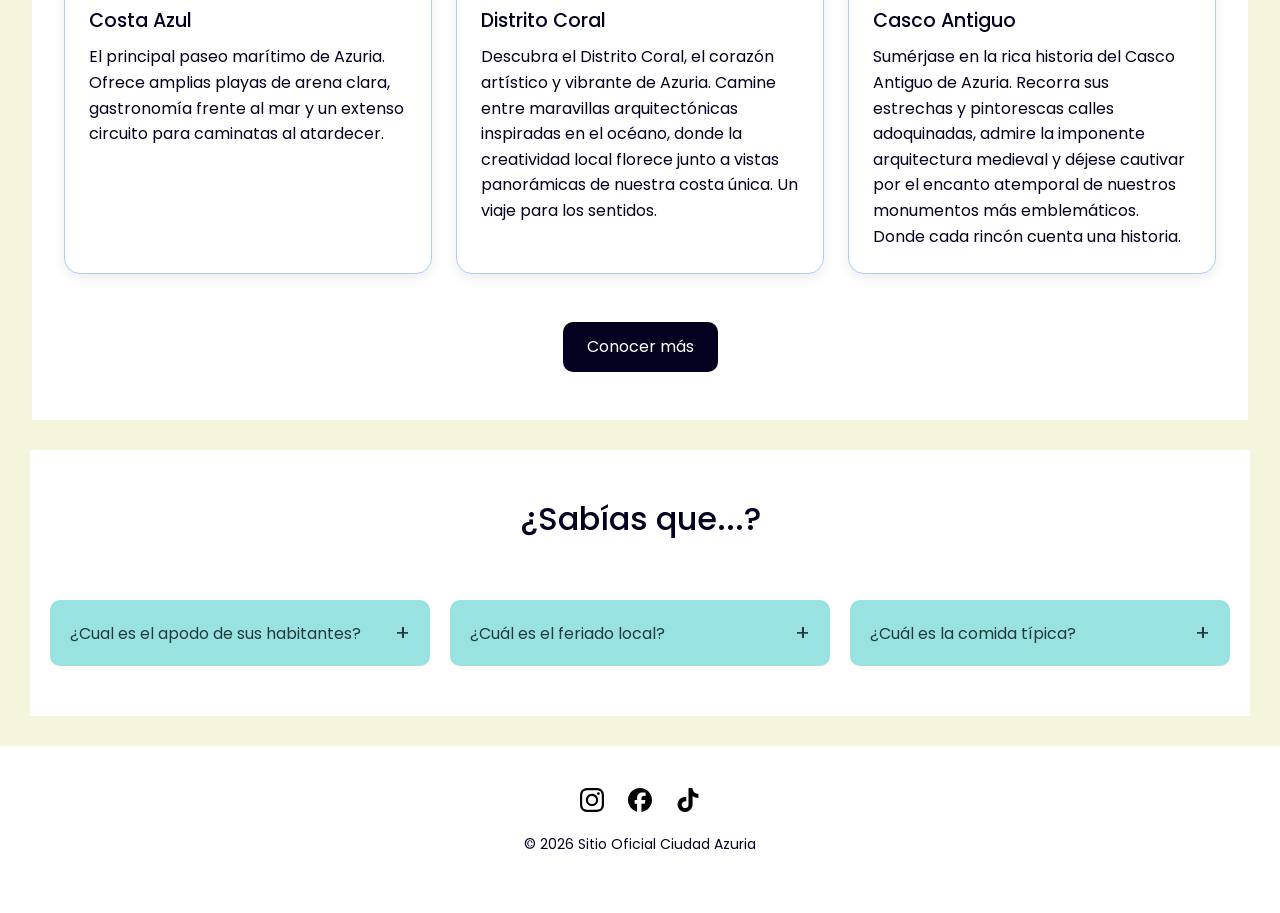
==== commit 90a4c975: "restauro archivos a la version estable anterior" ====
--- a/index.html
+++ b/index.html
@@ -1,9 +1,9 @@
-<!DOCTYPE html>
+ <!DOCTYPE html>
 <html lang="es">
 <head>
     <meta charset="UTF-8">
     <meta name="viewport" content="width=device-width, initial-scale=1.0">
-    <title>Azuria</title>
+    <title>Azuria | Descubrí la ciudad costera</title>
     <meta name="descripcion" content="Descubrí Azuria, una ciudad costera donde la naturaleza, la cultura y la vida urbana se encuentran frente al Mar Azul">
     <link rel="preconnect" href="https://fonts.googleapis.com">
     <link rel="preconnect" href="https://fonts.gstatic.com" crossorigin>
@@ -13,20 +13,18 @@
      rel="stylesheet">
     <link rel="stylesheet" href="css/estilos.css">
     
-    <script src="https://cdn.jsdelivr.net/npm/bootstrap@5.3.3/dist/js/bootstrap.bundle.min.js">
-    </script>
+  
 
 </head>
-<body class="body-index">
+<body>
     
 <header>
-    <nav aria-label="Menú principal" class="navbar navbar-expand-lg navbar-light bg-light">
-
+    <nav aria-label="Menú principal" class="navbar navbar-expand-lg navbar-light">
+      <a class="navbar-brand" href="index.html">
         <img src="imagenes/logoAzuria.png"
-             alt="logo de Azuria"
-             width="300"
+             alt="Azuria"
              id="logoAzuria">
-
+      </a>
         <!-- Boton Hamburguesa -->
         <button class="navbar-toggler" type="button"
                 data-bs-toggle="collapse"
@@ -56,7 +54,7 @@
                 <li class="nav-item">
                     <a class="nav-link" href="contacto.html">Contacto</a>
                 </li>
-
+            
             </ul>
         </div>
 
@@ -84,21 +82,24 @@
            <h2>¿QUÉ HACE ESPECIAL A AZURIA?</h2>
 
            <article class="card">
-             <img src="imagenes/icon-mar.png" alt="icono del mar" width="200">
-             <h3>Naturaleza</h3>
-             <p>Playas, parques y senderos para disfrutar del entorno natural.</p>
+              <img src="imagenes/icon-mar.png" alt="icono del mar" width="200">
+              <h3>Naturaleza</h3>
+              <p>Playas, parques y senderos para disfrutar del entorno natural.</p>
             </article>
+
             <article class="card">
-             <img src="imagenes/arte-icon.png" alt="icono de arte" width="200">
-             <h3>Cultura</h3>
-             <p>Museos, galerías, murales y espacios culturales que dan vida a la ciudad.</p>
-          </article>
-          <article class="card">
-             <img src="imagenes/naturaleza-icon.png" alt="icono de planta" width="200">
-             <h3>Sustentabilidad</h3>
-             <p>Uso de bicicletas, espacios verdes y acciones para el cuidado del ambiente.</p>
-          </article>
-          <article class="card">
+              <img src="imagenes/arte-icon.png" alt="icono de arte" width="200">
+              <h3>Cultura</h3>
+              <p>Museos, galerías, murales y espacios culturales que dan vida a la ciudad.</p>
+           </article>
+
+           <article class="card">
+              <img src="imagenes/naturaleza-icon.png" alt="icono de planta" width="200">
+              <h3>Sustentabilidad</h3>
+              <p>Uso de bicicletas, espacios verdes y acciones para el cuidado del ambiente.</p>
+           </article>
+
+           <article class="card">
              <img src="imagenes/arte-icon.png" alt="icono de Vida urbana" width="200">
              <h3>Vida Urbana</h3>
              <p>Conciertos, ferias, festivales y actividades para todos los gustos.</p>
@@ -106,39 +107,97 @@
 
         </section>
 
-        <section class="lugares-destacados">
-          <h2>Lugares Destacados</h2>
-          <article>
-            <img src="imagenes/costaAzul.jpeg" alt="Mar Costa Azul " width="200" loading="lazy">
-            <div>
-            <h3>Costa Azul</h3>
-            <p>El principal paseo marítimo de Azuria. Ofrece amplias playas de arena clara,
-             gastronomía frente al mar y un extenso circuito para caminatas al atardecer.</p>
-            </div>
-          </article>
-          
-          <article>
-            <img src="imagenes/distrito_coral_azuria.png" alt="paisaje de Distrito Coral" width="300" loading="lazy">
-            <div>
-            <h3>Distrito Coral</h3>
-            <p>Descubra el Distrito Coral, el corazón artístico y vibrante de Azuria. Camine entre maravillas arquitectónicas inspiradas en el océano,
-              donde la creatividad local florece junto a vistas panorámicas de nuestra costa única. Un viaje para los sentidos.</p>
-            </div>
-          </article>
-
-          <article>
-            <img src="imagenes/casco_antiguo_azuria.png" alt="paisaje de Casco Antiguo" width="300" loading="lazy">
-            <div>
-            <h3>Casco Antiguo</h3>
-            <p>Sumérjase en la rica historia del Casco Antiguo de Azuria. 
-              Recorra sus estrechas y pintorescas calles adoquinadas, admire la imponente arquitectura medieval y déjese cautivar por el encanto atemporal de nuestros monumentos más emblemáticos. 
-              Donde cada rincón cuenta una historia.</p>
-            </div>
-          </article>
-          <a href="Lugares.html" class="btn btn-primary">
-    Conocer más </a>
-        </section>
-  
+       <section class="lugares-destacados container">
+    <h2>Lugares Destacados</h2>
+
+    <div class="row g-4">
+        <article class="col-12 col-md-6 col-lg-4">
+            <div class="lugar-card">
+                <img src="imagenes/costaAzul.jpeg" alt="Mar Costa Azul" loading="lazy">
+                <div class="lugar-info">
+                    <h3>Costa Azul</h3>
+                    <p>El principal paseo marítimo de Azuria. Ofrece amplias playas de arena clara, gastronomía frente al mar y un extenso circuito para caminatas al atardecer.</p>
+                </div>
+            </div>
+        </article>
+
+        <article class="col-12 col-md-6 col-lg-4">
+            <div class="lugar-card">
+                <img src="imagenes/distrito_coral_azuria.png" alt="Paisaje del Distrito Coral" loading="lazy">
+                <div class="lugar-info">
+                    <h3>Distrito Coral</h3>
+                    <p>Descubra el Distrito Coral, el corazón artístico y vibrante de Azuria. Camine entre maravillas arquitectónicas inspiradas en el océano, donde la creatividad local florece junto a vistas panorámicas de nuestra costa única. Un viaje para los sentidos.</p>
+                </div>
+            </div>
+        </article>
+
+        <article class="col-12 col-md-6 col-lg-4">
+            <div class="lugar-card">
+                <img src="imagenes/casco_antiguo_azuria.png" alt="Paisaje del Casco Antiguo" loading="lazy">
+                <div class="lugar-info">
+                    <h3>Casco Antiguo</h3>
+                    <p>Sumérjase en la rica historia del Casco Antiguo de Azuria. Recorra sus estrechas y pintorescas calles adoquinadas, admire la imponente arquitectura medieval y déjese cautivar por el encanto atemporal de nuestros monumentos más emblemáticos. Donde cada rincón cuenta una historia.</p>
+                </div>
+            </div>
+        </article>
+    </div>
+
+        <div class="lugares-boton">
+        <a href="Lugares.html" class="boton">Conocer más</a>
+        </div>
+       </section>
+       
+<section class="curiosidades">
+    <h2>¿Sabías que...?</h2>
+
+    <div class="preguntas-container">
+
+        <div class="pregunta">
+            <h3>
+                <button class="pregunta-btn">
+                    ¿Cual es el apodo de sus habitantes?
+                    <span>+</span>
+                </button>
+            </h3>
+
+            <div class="respuesta">
+                <p> A los ciudadanos se los conoce cariñosamente por el apodo:"ciudadanos del sol"
+                </p>
+            </div>
+        </div>
+
+        <div class="pregunta">
+            <h3>
+                <button class="pregunta-btn">
+                    ¿Cuál es el feriado local?
+                    <span>+</span>
+                </button>
+            </h3>
+
+            <div class="respuesta">
+                <p>   El 15 de marzo se celebra el Día de la Fundación,
+                    con eventos, espectáculos y actividades para toda
+                    la comunidad.</p>
+            </div>
+        </div>
+
+        <div class="pregunta">
+            <h3>
+                <button class="pregunta-btn">
+                    ¿Cuál es la comida típica?
+                    <span>+</span>
+                </button>
+            </h3>
+
+            <div class="respuesta">
+                <p>La empanada dorada es nuestra comida tradicional,
+                   reconocida por su receta artesanal y su sabor único.</p>
+            </div>
+        </div>
+
+    </div>
+</section>
+
 
     </main>
     <footer>
@@ -152,6 +211,8 @@
      </nav>
         <p><small>&copy; 2026 Sitio Oficial Ciudad Azuria</small></p>   
     </footer>
-    
+<script src="https://cdn.jsdelivr.net/npm/bootstrap@5.3.3/dist/js/bootstrap.bundle.min.js"></script>
+<script src="js/main.js"></script> 
+
 </body>
 </html>
--- a/css/estilos.css
+++ b/css/estilos.css
@@ -4,9 +4,13 @@
 :root {
 
     --blanco: #FFFFFF;
-    --Azul-oscuro: #020120;
+    --azul-oscuro: #020120;
     --celeste:#afccf8;
     --crema:#f5f5dc;
+    --gris:#98e2e2;
+    --verde-oscuro: #263b3b;
+
+    
 
 }
 /*============================
@@ -21,12 +25,10 @@
 
 body {
     background-color: var(--crema);
-    color: var(--Azul-oscuro);
+    color: var(--azul-oscuro);
     font-size:16px;
     line-height:1.6;
     font-family: "poppins", sans-serif;
-    margin:0 ;
-    padding:0;
 
 }
 h1 {
@@ -50,6 +52,7 @@
     margin: 0;
     padding: 0;
 }
+
 
 /*
 ============================
@@ -75,26 +78,37 @@
     top: 0;
     z-index: 1000;
 }
-
+header nav{
+   width:100%;
+}
 /*
 ============================
 NAVEGACION
 ===============================
 */
 
-.navbar  .navbar-nav{
-    list-style:none;
-    display:flex;
+header nav.navbar {
+    display: flex;
+    width: 100%;
+}
+
+header nav .navbar-collapse {
+    flex-grow: 1;
+    justify-content: flex-end;
+}
+
+header nav .navbar-nav {
+    display: flex;
     gap: 2rem;
-    margin:0;
-    padding:0;
+    margin: 0 0 0 auto;
+    padding: 0;
+    list-style: none;
+}
+
+.navbar a{
+    color:var(--azul-oscuro);
+    transition: all 0.3s ease;
     
-
-}
-
-.navbar a{
-    color:var(--Azul-oscuro);
-    transition: all 0.3s ease;
 }
 
 .navbar a:hover{
@@ -104,12 +118,12 @@
 
 .hero-section{
     /*imagen de fondo*/
-    background-image: linear-gradient(rgba(0, 0, 0, 0.4), rgba(0, 0, 0, 0.4)),url(../imagenes/azuriaHero.png);
+    background-image: linear-gradient(rgba(0, 0, 0, 0.4), rgba(0, 0, 0, 0.4)),url(../imagenes/img-herosection.jpg);
     background-size: cover;
     background-repeat:no-repeat;
     background-position: center;
     min-height:450px;
-    
+    max-width: 1900px;
     position:relative;
 
     /*posicionar los textos*/
@@ -141,12 +155,13 @@
 section h2{
     text-align: center;
     margin-bottom: 2rem;
-    color:var(--Azul-oscuro);
+    color:var(--azul-oscuro);
     width:100%;
 }
 
 .cards-container {
-    max-width: 1300px;
+    width: 95%;
+    max-width: 1900px;
     margin: 0 auto;
     display: grid;
     grid-template-columns: repeat(auto-fit, minmax(220px, 1fr));
@@ -179,63 +194,394 @@
     line-height: 1.6;
 }
 
+
+
+/*
+=================================
+  LUGARES DESTACADOS INDEX
+=================================
+*/
+.lugares-destacados {
+    width: 95%;
+    max-width: 1900px;
+    margin: 0 auto 25px;
+    padding: 3rem 2rem;
+    background-color: var(--blanco);
+}
+
+.lugar-card {
+    height: 100%;
+    overflow: hidden;
+    background-color: var(--blanco);
+    border: 1px solid var(--celeste);
+    border-radius: 16px;
+    box-shadow: 0 4px 12px rgba(2, 1, 32, 0.08);
+}
+
+
+
+.lugar-card img {
+    display: block;
+    width: 100%;
+    height: 200px;
+    object-fit: cover;
+}
+
+.lugar-info {
+    padding: 1.5rem;
+}
+
+.lugar-info h3 {
+    margin-bottom: 0.75rem;
+}
+
+.lugar-info p {
+    margin-bottom: 0;
+}
+
+.lugares-boton {
+    display: flex;
+    justify-content: center;
+    margin-top: 2rem;
+}
+
+.lugares-destacados .boton {
+    background-color: var(--azul-oscuro);
+    color: var(--blanco);
+}
+
+.lugares-destacados .boton:hover {
+    background-color: var(--celeste);
+    color: var(--azul-oscuro);
+}
 .boton {
     display: inline-block;
     margin-top: 1rem;
     padding: 0.75rem 1.5rem;
     background-color: var(--celeste);
-    color: var(--Azul-oscuro);
+    color: var(--azul-oscuro);
     border-radius: 10px;
 
 }
-
-
 /*=================================
-  LUGARES
+  CURIOSIDADES
   =================================
 */
-
+.curiosidades {
+    
+    display: flex;
+    flex-direction: column;
+    align-items: center;
+    gap: 30px;
+    padding: 50px 20px; 
+    margin:30px ;
+    background-color: var(--blanco);
+}
+
+.curiosidades h2 {
+    font-size: 32px;
+    text-align: center;
+}
+
+.preguntas-container {
+    display: flex;
+    flex-wrap: wrap;
+    justify-content: center;
+    align-items: flex-start;
+    gap: 20px;
+    width: 100%;
+}
+
+.pregunta {
+    display: flex;
+    flex-direction: column;
+    flex: 1 1 300px;
+    max-width: 450px;
+}
+
+.pregunta h3 {
+    margin: 0;
+}
+
+.pregunta-btn {
+    display: flex;
+    justify-content: space-between;
+    align-items: center;
+    gap: 1rem;
+    width: 100%;
+    padding: 20px;
+    background-color: var(--gris);
+    color: var(--verde-oscuro);
+    border: none;
+    border-radius: 10px;
+    cursor: pointer;
+    font-size: 16px;
+    text-align: left;
+}
+
+.pregunta-btn:hover {
+    background-color: var(--crema);
+}
+
+.pregunta-btn span {
+    font-size: 22px;
+}
+
+.respuesta {
+    display: none;
+    padding: 15px 20px;
+    background-color:var(--crema);
+    border-radius: 0 0 10px 10px;
+}
+
+.respuesta p {
+    margin: 0;
+    line-height: 1.6;
+}
+
+.pregunta.activa .respuesta {
+    display: block;
+}
+
+
+
+
+
+/*=================================
+  LUGARES 
+=================================*/
+
+.Turismo_Titulo_Principal {
+    background-color: #686265;
+    width: 100%;
+    padding: 6rem 2em;
+    display: flex;
+    flex-direction: column;
+    align-items: center;
+    justify-content: center;
+}
+
+.Turismo_Titulo_Principal h2 {
+    text-align: center;
+    color: white;
+    font-size: clamp(3rem, 6vw, 5rem);
+    text-shadow: 2px 2px 4px rgba(0, 0, 0, 0.9);
+    font-family: "Bebas Neue", sans-serif;
+    font-weight: 400;
+    margin: 0;
+}
+
+.Turismo_Fondo_Principal {
+    width: 100%;
+    height: 1000px;
+}
+
+.Turismo_Fondo_Principal img {
+    width: 100%;
+    height: 100%;
+    object-fit: cover;
+}
+
+/* SECCIÓN CARRUSEL CON CLASES PROPIAS */
+.Turismo_Seccion_Lugares {
+    background-color: #D3D5B0; /* Fondo propio de tu sección */
+    width: 100%;
+    padding: 3rem 0;
+    overflow: hidden;
+}
+
+.Turismo_Seccion_Lugares .Turismo_Card_Carrusel {
+    border: none;
+    border-radius: 16px;
+    overflow: hidden;
+    box-shadow: 0 4px 12px rgba(2, 1, 32, 0.15);
+    
+}
+
+.Turismo_Seccion_Lugares .Turismo_Card_Carrusel img {
+    width: 100%;
+    height: 220px;
+    object-fit: cover;
+}
+
+.Turismo_Carousel_Item_Row {
+    margin: 0;
+    background-color: #B8B8A3;
+}
+
+#Turismo_Carousel_Multiple {
+    max-width: 1100px;
+    margin: 0 auto;
+    background-color: #74745D;
+}
+
+/* CONTENEDOR DE ARTÍCULOS */
+.Turismo_Contenedor {
+    display: flex;
+    max-width: 1900px;
+    flex-direction: column;
+    width: 100%;
+    background-color: var(--crema);
+    padding: 2rem 0;
+}
+
+.Turismo_Articulos {
+    display: flex;
+    flex-direction: column;
+    width: 100%;
+    gap: 2.5rem;
+    max-width: 1400px;
+    margin: 0 auto;
+    padding: 0 1rem;
+}
+
+.Turismo_Articulos article {
+    display: flex;
+    flex-direction: row;
+    background-color: var(--blanco);
+    border-radius: 12px;
+    overflow: hidden;
+    box-shadow: 0 4px 12px rgba(2, 1, 32, 0.08);
+}
+
+.Turismo_Info {
+    flex: 1;
+    background-color: var(--blanco);
+    padding: 2rem;
+    display: flex;
+    flex-direction: column;
+    justify-content: center;
+}
+
+.Turismo_Articulos_Subtitulos {
+    margin-top: 0;
+    font-family: 'Bebas Neue', sans-serif;
+    font-size: 2.2rem;
+    color: var(--azul-oscuro);
+}
+
+.Turismo_Info p {
+    margin: 1rem 0;
+}
+
+.Turismo_Ubicacion {
+    font-weight: 600;
+    color: var(--celeste);
+}
+
+/* IMÁGENES DE LOS ARTÍCULOS (Mostrando la parte izquierda con 'left center') */
+.Turismo_Imagen_1,
+.Turismo_Imagen_2,
+.Turismo_Imagen_3,
+.Turismo_Imagen_4,
+.Turismo_Imagen_5 {
+    background-size: cover;
+    background-position: left center; /* Corta la derecha y prioriza la izquierda */
+    flex: 1;
+    min-height: 380px;
+}
+
+.Turismo_Imagen_1 { background-image: url('../imagenes/Lugares_Imagenes/Costa_Azul.jpg'); }
+.Turismo_Imagen_2 { background-image: url('../imagenes/Lugares_Imagenes/Distrito_Coral.jpg'); }
+.Turismo_Imagen_3 { background-image: url('../imagenes/Lugares_Imagenes/Casco_Antiguo.jpg'); }
+.Turismo_Imagen_4 { background-image: url('../imagenes/Lugares_Imagenes/Manglares_Cristal.jpg'); }
+.Turismo_Imagen_5 { background-image: url('../imagenes/Lugares_Imagenes/Teatro_Flotante.jpg'); }
+
+/* RESPONSIVE PARA CELULARES */
+@media (max-width: 768px) {
+    .Turismo_Articulos article {
+        flex-direction: column !important;
+    }
+    .Turismo_Imagen_1,
+    .Turismo_Imagen_2,
+    .Turismo_Imagen_3,
+    .Turismo_Imagen_4,
+    .Turismo_Imagen_5 {
+        min-height: 250px;
+    }
+}
 
 /*=================================
   CIUDAD
   =================================
 */
 
-section{
-    background-color:var(--blanco);
-    padding:20px;
-    margin-bottom:25px;
-}
-
-h1,h2,h3{
-    color:var(--Azul-oscuro);
-}
-
-img{
-    max-width:100%;
-}
-
-video{
-    max-width:100%;
-}
-
-table{
-    width:100%;
+
+/*Secciones*/
+.section_ciudad{
+    background-color: var(--blanco);
+    padding: 20px;
+    margin: 20px auto;
+    max-width: 1000px;
+    border-radius: 8px;
+}
+
+img, video {
+    max-width: 100%;
+    height: auto;
+}
+
+/*Espacios*/
+#atractivos div {
+    margin-top: 15px;
+}
+
+/*Tablas*/
+table {
+    width: 100%;
     border-collapse: collapse;
-}
-
-th,td{
-    padding: 10px;
+    margin-top: 10px;
+}
+
+th, td {
+    padding: 8px;
     border: 1px solid var(--celeste);
-}
-
-thead{
-    background-color: var(--Azul-oscuro);
+    text-align: left;
+}
+
+th {
+    background-color: var(--azul-oscuro);
     color: var(--blanco);
 }
 
-tbody tr:nth-child(even){
-    background-color: #eef4fc;
+/*Navegación botones*/
+.navegacion-ciudad {
+    display: flex;
+    justify-content: center;
+    gap: 10px;
+    margin-bottom: 20px;
+}
+
+/*Tarjetas de facultades*/
+.facultades-flex {
+    display: flex;
+    flex-wrap: wrap;
+    gap: 15px;
+    padding: 0;
+    list-style: none;
+}
+
+.facultad-card {
+    background-color: #e6f2ff;
+    border: 1px solid var(--celeste);
+    padding: 15px;
+    flex: 1 1 200px;
+    text-align: center;
+    border-radius: 6px;
+}
+
+/*Pie de página*/
+.footer-principal {
+    text-align: center;
+    margin-top: 30px;
+}
+
+.footer-lista {
+    list-style: none;
+    display: flex;
+    justify-content: center;
+    gap: 15px;
+    padding: 0;
 }
 
 
@@ -260,7 +606,7 @@
 }
 
 .contacto-titulo p{
-    color: var(--Azul-oscuro);
+    color: var(--azul-oscuro);
 }
 
 .contacto-contenedor{
@@ -277,7 +623,7 @@
 ==============================*/
 
 .contacto-info{
-    background-color: var(--Azul-oscuro);
+    background-color: var(--azul-oscuro);
     color: var(--blanco);
     padding: 2rem;
     border-radius: 20px;
@@ -324,7 +670,7 @@
     min-width:40px;
     height:40px;
     background-color:var(--celeste);
-    color:var(--Azul-oscuro);
+    color:var(--azul-oscuro);
     border-radius:50%;
     font-size:1.1rem;
 }
@@ -358,7 +704,7 @@
     display:block;
     margin-bottom:0.4rem;
     font-weight:600;
-    color:var(--Azul-oscuro);
+    color:var(--azul-oscuro);
 }
 
 .campo input,
@@ -370,7 +716,7 @@
     border-radius:8px;
     font-family:"Poppins", sans-serif;
     font-size:0.95rem;
-    color:var(--Azul-oscuro);
+    color:var(--azul-oscuro);
     background-color:var(--blanco);
 }
 
@@ -407,7 +753,7 @@
 .preferencia legend{
     font-weight:600;
     margin-bottom:0.6rem;
-    color:var(--Azul-oscuro);
+    color:var(--azul-oscuro);
 }
 
 .opciones-radio{
@@ -446,7 +792,7 @@
 
 .aceptacion input{
     margin-top:0.3rem;
-    accent-color:var(--Azul-oscuro);
+    accent-color:var(--azul-oscuro);
 }
 
 
@@ -462,7 +808,7 @@
 .boton-contacto{
     border:none;
     padding:0.75rem 1.5rem;
-    background-color:var(--Azul-oscuro);
+    background-color:var(--azul-oscuro);
     color:var(--blanco);
     border-radius:10px;
     font-family:"Poppins", sans-serif;
@@ -472,14 +818,14 @@
 
 .boton-contacto:hover{
     background-color:var(--celeste);
-    color:var(--Azul-oscuro);
+    color:var(--azul-oscuro);
 }
 
 .boton-limpiar{
     padding:0.75rem 1.5rem;
     background-color:var(--blanco);
-    color:var(--Azul-oscuro);
-    border:1px solid var(--Azul-oscuro);
+    color:var(--azul-oscuro);
+    border:1px solid var(--azul-oscuro);
     border-radius:10px;
     font-family:"Poppins", sans-serif;
     cursor:pointer;
@@ -487,7 +833,7 @@
 }
 
 .boton-limpiar:hover{
-    background-color:var(--Azul-oscuro);
+    background-color:var(--azul-oscuro);
     color:var(--blanco);
 }
 
@@ -577,79 +923,3 @@
         display: block;
     }
 }
-
-/*=================================
-  CONTACTO - ENLACES
-=================================*/
-
-.contacto-info a {
-    color: var(--celeste);
-    text-decoration: underline;
-    transition: color 0.3s ease;
-}
-
-.contacto-info a:hover {
-    color: var(--blanco);
-}
-
-/* Icono WhatsApp */
-
-.contacto-info .bi-whatsapp,
-footer .bi-whatsapp {
-    font-size: 1.5rem;
-}
-
-/* Color verde del icono de WhatsApp */
-
-.icono-contacto .bi-whatsapp {
-    color: #25D366;
-}
-
-footer a {
-    color: var(--Azul-oscuro);
-    transition: transform 0.3s ease;
-}
-
-footer a:hover {
-    color: #25D366;
-    transform: scale(1.15);
-}
-
-/*=================================
-  FLEXBOX RESPONSIVE
-=================================*/
-
-.flex-container {
-    display: flex;
-    flex-wrap: wrap;
-    gap: 1.5rem;
-    padding: 2rem;
-}
-
-.flex-item {
-    flex: 1 1 250px;
-    padding: 1.5rem;
-    background-color: var(--blanco);
-    border-radius: 15px;
-}
-
-/*=================================
-  RESPONSIVE CONTACTO
-=================================*/
-
-@media (max-width: 768px) {
-
-    .contacto-contenedor {
-        grid-template-columns: 1fr;
-    }
-
-    .contacto-info,
-    .contacto-formulario {
-        padding: 1.5rem;
-    }
-
-    .hero-texto {
-        left: 1rem;
-        right: 1rem;
-    }
-}
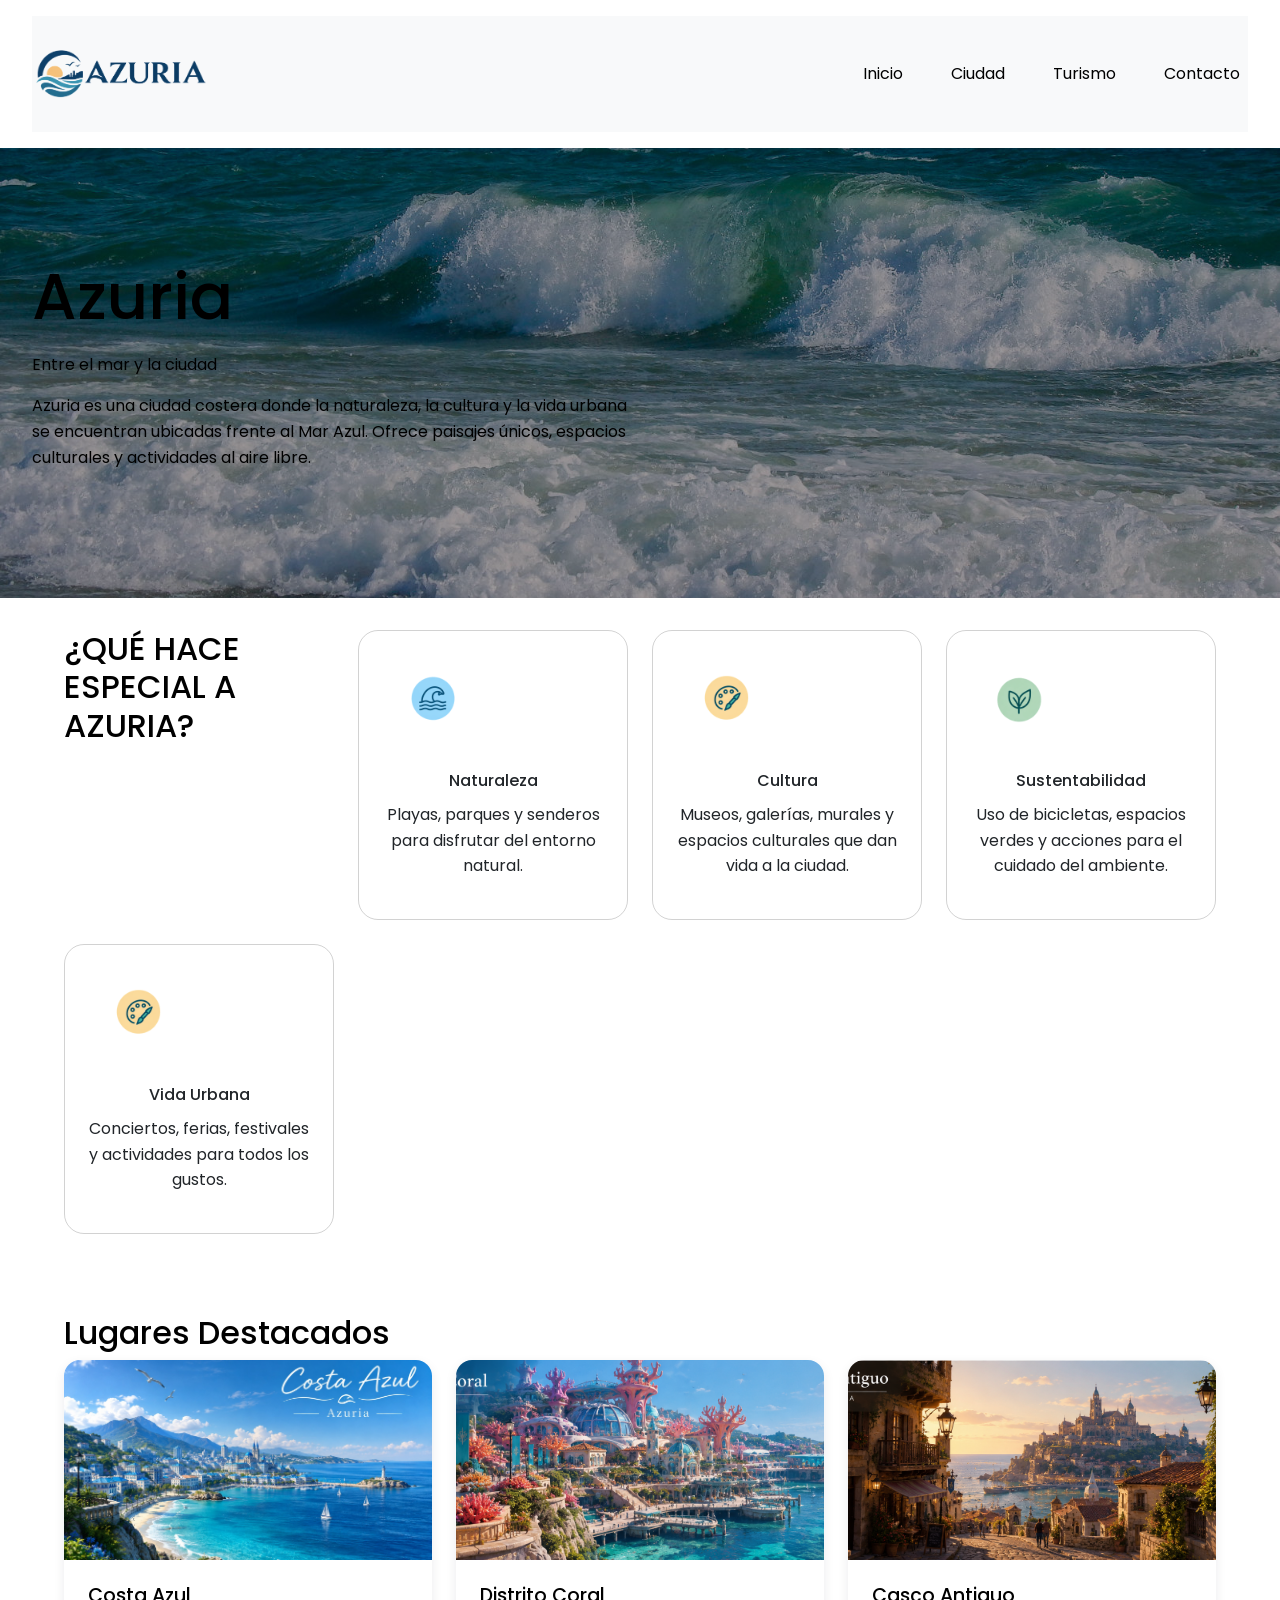
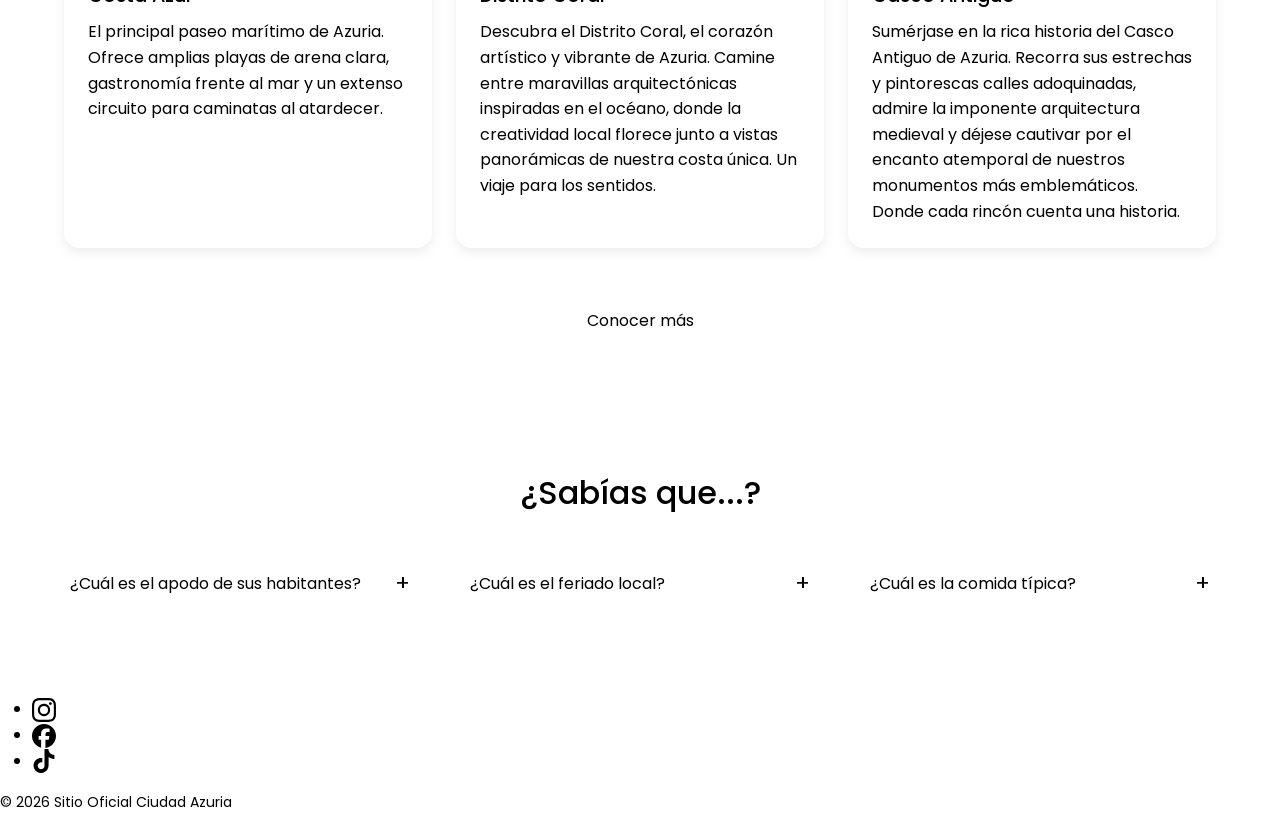
==== commit 9d623913: "actualizacion de pagina y wsp al pie de pagina" ====
--- a/index.html
+++ b/index.html
@@ -4,28 +4,29 @@
     <meta charset="UTF-8">
     <meta name="viewport" content="width=device-width, initial-scale=1.0">
     <title>Azuria | Descubrí la ciudad costera</title>
-    <meta name="descripcion" content="Descubrí Azuria, una ciudad costera donde la naturaleza, la cultura y la vida urbana se encuentran frente al Mar Azul">
+    <meta name="description" content="Descubrí Azuria, una ciudad costera donde la naturaleza, la cultura y la vida urbana se encuentran frente al Mar Azul">
+
     <link rel="preconnect" href="https://fonts.googleapis.com">
     <link rel="preconnect" href="https://fonts.gstatic.com" crossorigin>
     <link href="https://fonts.googleapis.com/css2?family=Poppins:wght@400;500;600;700&display=swap" rel="stylesheet">
-    
-    <link href="https://cdn.jsdelivr.net/npm/bootstrap@5.3.3/dist/css/bootstrap.min.css"
-     rel="stylesheet">
+
+    <link href="https://cdn.jsdelivr.net/npm/bootstrap@5.3.3/dist/css/bootstrap.min.css" rel="stylesheet">
     <link rel="stylesheet" href="css/estilos.css">
-    
-  
-
 </head>
-<body>
-    
+
+<body class="body-index">
+
 <header>
-    <nav aria-label="Menú principal" class="navbar navbar-expand-lg navbar-light">
-      <a class="navbar-brand" href="index.html">
-        <img src="imagenes/logoAzuria.png"
-             alt="Azuria"
-             id="logoAzuria">
-      </a>
-        <!-- Boton Hamburguesa -->
+    <nav aria-label="Menú principal" class="navbar navbar-expand-lg navbar-light bg-light">
+
+        <a class="navbar-brand" href="index.html">
+            <img src="imagenes/logoAzuria.png"
+                 alt="Logo de Azuria"
+                 width="300"
+                 id="logoAzuria">
+        </a>
+
+        <!-- Botón Hamburguesa -->
         <button class="navbar-toggler" type="button"
                 data-bs-toggle="collapse"
                 data-bs-target="#menuAzuria"
@@ -54,165 +55,246 @@
                 <li class="nav-item">
                     <a class="nav-link" href="contacto.html">Contacto</a>
                 </li>
-            
+
             </ul>
         </div>
 
     </nav>
 </header>
 
-    <main>
-        <!-- PRESENTACION -->
-        <section class="hero-section">  
+<main>
+
+    <!-- PRESENTACIÓN -->
+    <section class="hero-section">
 
         <div class="hero-texto">
-        <h1>Azuria</h1>
-          <p>Entre el mar y la ciudad</p>
-          <p>
-            Azuria es una ciudad costera donde la naturaleza,
-            la cultura y la vida urbana se encuentran ubicadas
-            frente al Mar Azul. Ofrece paisajes únicos,
-            espacios culturales y actividades al aire libre.
-          </p>
-        </div>
-        </section>
-
-      <!-- ¿QUE HACE ESPECIAL A AZURIA? -->
-        <section class="cards-container">
-           <h2>¿QUÉ HACE ESPECIAL A AZURIA?</h2>
-
-           <article class="card">
-              <img src="imagenes/icon-mar.png" alt="icono del mar" width="200">
-              <h3>Naturaleza</h3>
-              <p>Playas, parques y senderos para disfrutar del entorno natural.</p>
+            <h1>Azuria</h1>
+            <p>Entre el mar y la ciudad</p>
+
+            <p>
+                Azuria es una ciudad costera donde la naturaleza,
+                la cultura y la vida urbana se encuentran ubicadas
+                frente al Mar Azul. Ofrece paisajes únicos,
+                espacios culturales y actividades al aire libre.
+            </p>
+        </div>
+
+    </section>
+
+    <!-- ¿QUÉ HACE ESPECIAL A AZURIA? -->
+    <section class="cards-container">
+
+        <h2>¿QUÉ HACE ESPECIAL A AZURIA?</h2>
+
+        <article class="card">
+            <img src="imagenes/icon-mar.png" alt="Icono del mar" width="200">
+            <h3>Naturaleza</h3>
+            <p>Playas, parques y senderos para disfrutar del entorno natural.</p>
+        </article>
+
+        <article class="card">
+            <img src="imagenes/arte-icon.png" alt="Icono de arte" width="200">
+            <h3>Cultura</h3>
+            <p>Museos, galerías, murales y espacios culturales que dan vida a la ciudad.</p>
+        </article>
+
+        <article class="card">
+            <img src="imagenes/naturaleza-icon.png" alt="Icono de planta" width="200">
+            <h3>Sustentabilidad</h3>
+            <p>Uso de bicicletas, espacios verdes y acciones para el cuidado del ambiente.</p>
+        </article>
+
+        <article class="card">
+            <img src="imagenes/arte-icon.png" alt="Icono de vida urbana" width="200">
+            <h3>Vida Urbana</h3>
+            <p>Conciertos, ferias, festivales y actividades para todos los gustos.</p>
+        </article>
+
+    </section>
+
+    <!-- LUGARES DESTACADOS -->
+    <section class="lugares-destacados container">
+
+        <h2>Lugares Destacados</h2>
+
+        <div class="row g-4">
+
+            <article class="col-12 col-md-6 col-lg-4">
+                <div class="lugar-card">
+
+                    <img src="imagenes/costaAzul.jpeg"
+                         alt="Mar Costa Azul"
+                         loading="lazy">
+
+                    <div class="lugar-info">
+                        <h3>Costa Azul</h3>
+                        <p>
+                            El principal paseo marítimo de Azuria. Ofrece amplias playas
+                            de arena clara, gastronomía frente al mar y un extenso
+                            circuito para caminatas al atardecer.
+                        </p>
+                    </div>
+
+                </div>
             </article>
 
-            <article class="card">
-              <img src="imagenes/arte-icon.png" alt="icono de arte" width="200">
-              <h3>Cultura</h3>
-              <p>Museos, galerías, murales y espacios culturales que dan vida a la ciudad.</p>
-           </article>
-
-           <article class="card">
-              <img src="imagenes/naturaleza-icon.png" alt="icono de planta" width="200">
-              <h3>Sustentabilidad</h3>
-              <p>Uso de bicicletas, espacios verdes y acciones para el cuidado del ambiente.</p>
-           </article>
-
-           <article class="card">
-             <img src="imagenes/arte-icon.png" alt="icono de Vida urbana" width="200">
-             <h3>Vida Urbana</h3>
-             <p>Conciertos, ferias, festivales y actividades para todos los gustos.</p>
-          </article>
-
-        </section>
-
-       <section class="lugares-destacados container">
-    <h2>Lugares Destacados</h2>
-
-    <div class="row g-4">
-        <article class="col-12 col-md-6 col-lg-4">
-            <div class="lugar-card">
-                <img src="imagenes/costaAzul.jpeg" alt="Mar Costa Azul" loading="lazy">
-                <div class="lugar-info">
-                    <h3>Costa Azul</h3>
-                    <p>El principal paseo marítimo de Azuria. Ofrece amplias playas de arena clara, gastronomía frente al mar y un extenso circuito para caminatas al atardecer.</p>
+            <article class="col-12 col-md-6 col-lg-4">
+                <div class="lugar-card">
+
+                    <img src="imagenes/distrito_coral_azuria.png"
+                         alt="Paisaje del Distrito Coral"
+                         loading="lazy">
+
+                    <div class="lugar-info">
+                        <h3>Distrito Coral</h3>
+                        <p>
+                            Descubra el Distrito Coral, el corazón artístico y vibrante
+                            de Azuria. Camine entre maravillas arquitectónicas inspiradas
+                            en el océano, donde la creatividad local florece junto a
+                            vistas panorámicas de nuestra costa única. Un viaje para
+                            los sentidos.
+                        </p>
+                    </div>
+
+                </div>
+            </article>
+
+            <article class="col-12 col-md-6 col-lg-4">
+                <div class="lugar-card">
+
+                    <img src="imagenes/casco_antiguo_azuria.png"
+                         alt="Paisaje del Casco Antiguo"
+                         loading="lazy">
+
+                    <div class="lugar-info">
+                        <h3>Casco Antiguo</h3>
+                        <p>
+                            Sumérjase en la rica historia del Casco Antiguo de Azuria.
+                            Recorra sus estrechas y pintorescas calles adoquinadas,
+                            admire la imponente arquitectura medieval y déjese cautivar
+                            por el encanto atemporal de nuestros monumentos más
+                            emblemáticos. Donde cada rincón cuenta una historia.
+                        </p>
+                    </div>
+
+                </div>
+            </article>
+
+        </div>
+
+        <div class="lugares-boton">
+            <a href="Lugares.html" class="boton">Conocer más</a>
+        </div>
+
+    </section>
+
+    <!-- CURIOSIDADES -->
+    <section class="curiosidades">
+
+        <h2>¿Sabías que...?</h2>
+
+        <div class="preguntas-container">
+
+            <div class="pregunta">
+                <h3>
+                    <button class="pregunta-btn" type="button">
+                        ¿Cuál es el apodo de sus habitantes?
+                        <span>+</span>
+                    </button>
+                </h3>
+
+                <div class="respuesta">
+                    <p>
+                        A los ciudadanos se los conoce cariñosamente
+                        por el apodo: "ciudadanos del sol".
+                    </p>
                 </div>
             </div>
-        </article>
-
-        <article class="col-12 col-md-6 col-lg-4">
-            <div class="lugar-card">
-                <img src="imagenes/distrito_coral_azuria.png" alt="Paisaje del Distrito Coral" loading="lazy">
-                <div class="lugar-info">
-                    <h3>Distrito Coral</h3>
-                    <p>Descubra el Distrito Coral, el corazón artístico y vibrante de Azuria. Camine entre maravillas arquitectónicas inspiradas en el océano, donde la creatividad local florece junto a vistas panorámicas de nuestra costa única. Un viaje para los sentidos.</p>
+
+            <div class="pregunta">
+                <h3>
+                    <button class="pregunta-btn" type="button">
+                        ¿Cuál es el feriado local?
+                        <span>+</span>
+                    </button>
+                </h3>
+
+                <div class="respuesta">
+                    <p>
+                        El 15 de marzo se celebra el Día de la Fundación,
+                        con eventos, espectáculos y actividades para toda
+                        la comunidad.
+                    </p>
                 </div>
             </div>
-        </article>
-
-        <article class="col-12 col-md-6 col-lg-4">
-            <div class="lugar-card">
-                <img src="imagenes/casco_antiguo_azuria.png" alt="Paisaje del Casco Antiguo" loading="lazy">
-                <div class="lugar-info">
-                    <h3>Casco Antiguo</h3>
-                    <p>Sumérjase en la rica historia del Casco Antiguo de Azuria. Recorra sus estrechas y pintorescas calles adoquinadas, admire la imponente arquitectura medieval y déjese cautivar por el encanto atemporal de nuestros monumentos más emblemáticos. Donde cada rincón cuenta una historia.</p>
+
+            <div class="pregunta">
+                <h3>
+                    <button class="pregunta-btn" type="button">
+                        ¿Cuál es la comida típica?
+                        <span>+</span>
+                    </button>
+                </h3>
+
+                <div class="respuesta">
+                    <p>
+                        La empanada dorada es nuestra comida tradicional,
+                        reconocida por su receta artesanal y su sabor único.
+                    </p>
                 </div>
             </div>
-        </article>
-    </div>
-
-        <div class="lugares-boton">
-        <a href="Lugares.html" class="boton">Conocer más</a>
-        </div>
-       </section>
-       
-<section class="curiosidades">
-    <h2>¿Sabías que...?</h2>
-
-    <div class="preguntas-container">
-
-        <div class="pregunta">
-            <h3>
-                <button class="pregunta-btn">
-                    ¿Cual es el apodo de sus habitantes?
-                    <span>+</span>
-                </button>
-            </h3>
-
-            <div class="respuesta">
-                <p> A los ciudadanos se los conoce cariñosamente por el apodo:"ciudadanos del sol"
-                </p>
-            </div>
-        </div>
-
-        <div class="pregunta">
-            <h3>
-                <button class="pregunta-btn">
-                    ¿Cuál es el feriado local?
-                    <span>+</span>
-                </button>
-            </h3>
-
-            <div class="respuesta">
-                <p>   El 15 de marzo se celebra el Día de la Fundación,
-                    con eventos, espectáculos y actividades para toda
-                    la comunidad.</p>
-            </div>
-        </div>
-
-        <div class="pregunta">
-            <h3>
-                <button class="pregunta-btn">
-                    ¿Cuál es la comida típica?
-                    <span>+</span>
-                </button>
-            </h3>
-
-            <div class="respuesta">
-                <p>La empanada dorada es nuestra comida tradicional,
-                   reconocida por su receta artesanal y su sabor único.</p>
-            </div>
-        </div>
-
-    </div>
-</section>
-
-
-    </main>
-    <footer>
-     <nav aria-label="Menú del pie de página"> 
-       <ul>
-        <li><a href="https://www.instagram.com" target="_blank" rel="noopener noreferrer" ><img src="imagenes/instagram.svg" alt="Instagram de Azuria" width="24"></a></li>
-        <li><a href="https://www.Facebook.com" target="_blank" rel="noopener noreferrer"><img src="imagenes/facebook.svg" alt="Facebook de Azuria" width="24"></a></li>
-        <li><a href="https://www.Tiktok.com" target="_blank" rel="noopener noreferrer"><img src="imagenes/tiktok.svg" alt="TikTok de Azuria" width="24"></a></li>
-       </ul>      
-            
-     </nav>
-        <p><small>&copy; 2026 Sitio Oficial Ciudad Azuria</small></p>   
-    </footer>
+
+        </div>
+
+    </section>
+
+</main>
+
+<!-- FOOTER -->
+<footer>
+
+    <nav aria-label="Menú del pie de página">
+
+        <ul>
+            <li>
+                <a href="https://www.instagram.com"
+                   target="_blank"
+                   rel="noopener noreferrer">
+                    <img src="imagenes/instagram.svg"
+                         alt="Instagram de Azuria"
+                         width="24">
+                </a>
+            </li>
+
+            <li>
+                <a href="https://www.facebook.com"
+                   target="_blank"
+                   rel="noopener noreferrer">
+                    <img src="imagenes/facebook.svg"
+                         alt="Facebook de Azuria"
+                         width="24">
+                </a>
+            </li>
+
+            <li>
+                <a href="https://www.tiktok.com"
+                   target="_blank"
+                   rel="noopener noreferrer">
+                    <img src="imagenes/tiktok.svg"
+                         alt="TikTok de Azuria"
+                         width="24">
+                </a>
+            </li>
+        </ul>
+
+    </nav>
+
+    <p><small>&copy; 2026 Sitio Oficial Ciudad Azuria</small></p>
+
+</footer>
+
 <script src="https://cdn.jsdelivr.net/npm/bootstrap@5.3.3/dist/js/bootstrap.bundle.min.js"></script>
-<script src="js/main.js"></script> 
+<script src="js/main.js"></script>
 
 </body>
 </html>
--- a/css/estilos.css
+++ b/css/estilos.css
@@ -1,36 +1,50 @@
-/*============================
-   VARIABLES
- =============================*/
+ css
+/*=================================
+  VARIABLES
+=================================*/
+
 :root {
-
     --blanco: #FFFFFF;
     --azul-oscuro: #020120;
-    --celeste:#afccf8;
-    --crema:#f5f5dc;
-    --gris:#98e2e2;
+    --celeste: #afccf8;
+    --crema: #f5f5dc;
+    --gris: #98e2e2;
     --verde-oscuro: #263b3b;
-
-    
-
-}
-/*============================
-    RESET
-==============================
-*/
-*{
+}
+
+/*=================================
+  RESET GENERAL
+=================================*/
+
+* {
     box-sizing: border-box;
     margin: 0;
     padding: 0;
+}
+
+html {
+    scroll-behavior: smooth;
+    scroll-padding-top: 110px;
 }
 
 body {
     background-color: var(--crema);
     color: var(--azul-oscuro);
-    font-size:16px;
-    line-height:1.6;
-    font-family: "poppins", sans-serif;
-
-}
+    font-size: 16px;
+    line-height: 1.6;
+    font-family: "Poppins", sans-serif;
+}
+
+main {
+    width: 100%;
+    margin: 0;
+    padding: 0;
+}
+
+h1, h2, h3 {
+    color: var(--azul-oscuro);
+}
+
 h1 {
     font-size: 4rem;
 }
@@ -47,45 +61,39 @@
     text-decoration: none;
 }
 
-main {
-    width: 100%;
-    margin: 0;
-    padding: 0;
-}
-
-
-/*
-============================
-HEADER
-===============================
-*/
-
-#logoAzuria{
-    display:flex;
-    justify-content:start;
-    width: 180px;
-    height:auto;
-}
-
-header{
-    background-color: var(--blanco);
-    padding:1rem 2rem;
-    display:flex;
-    align-items:center;
-    justify-content:space-between;
-
+img, video {
+    max-width: 100%;
+    height: auto;
+}
+
+/*=================================
+  HEADER
+=================================*/
+
+header {
+    background-color: var(--blanco);
+    padding: 1rem 2rem;
+    display: flex;
+    align-items: center;
+    justify-content: space-between;
     position: sticky;
     top: 0;
     z-index: 1000;
 }
-header nav{
-   width:100%;
-}
-/*
-============================
-NAVEGACION
-===============================
-*/
+
+#logoAzuria {
+    display: block;
+    width: 180px;
+    height: auto;
+}
+
+/*=================================
+  NAVEGACIÓN
+=================================*/
+
+header nav {
+    width: 100%;
+}
 
 header nav.navbar {
     display: flex;
@@ -105,59 +113,60 @@
     list-style: none;
 }
 
-.navbar a{
-    color:var(--azul-oscuro);
+.navbar a {
+    color: var(--azul-oscuro);
     transition: all 0.3s ease;
-    
-}
-
-.navbar a:hover{
-    text-decoration:wavy underline;
-    color:var(--celeste);
-}
-
-.hero-section{
-    /*imagen de fondo*/
-    background-image: linear-gradient(rgba(0, 0, 0, 0.4), rgba(0, 0, 0, 0.4)),url(../imagenes/img-herosection.jpg);
+}
+
+.navbar a:hover {
+    text-decoration: underline;
+    color: #6b9bd8;
+}
+
+/*=================================
+  INICIO - HERO
+=================================*/
+
+.hero-section {
+    background-image:
+        linear-gradient(rgba(0, 0, 0, 0.4), rgba(0, 0, 0, 0.4)),
+        url("../imagenes/img-herosection.jpg");
+
     background-size: cover;
-    background-repeat:no-repeat;
+    background-repeat: no-repeat;
     background-position: center;
-    min-height:450px;
+    min-height: 450px;
     max-width: 1900px;
-    position:relative;
-
-    /*posicionar los textos*/
-    display:flex;
-    flex-direction:column;
-    justify-content:center;
-    align-items:start;
-    padding:0 2rem ;
-
-}
-.hero-texto{
-    position: absolute; 
+    position: relative;
+
+    display: flex;
+    flex-direction: column;
+    justify-content: center;
+    align-items: flex-start;
+    padding: 0 2rem;
+}
+
+.hero-texto {
+    position: absolute;
     top: 50%;
     transform: translateY(-50%);
     left: 2rem;
 }
 
-.hero-section h1 , 
-.hero-section p{
+.hero-section h1,
+.hero-section p {
     color: var(--blanco);
     max-width: 600px;
 }
 
-.hero-section h1{
-    font-size:4rem;
-    margin-bottom:1rem;
-}
-
-section h2{
-    text-align: center;
-    margin-bottom: 2rem;
-    color:var(--azul-oscuro);
-    width:100%;
-}
+.hero-section h1 {
+    font-size: 4rem;
+    margin-bottom: 1rem;
+}
+
+/*=================================
+  INICIO - TARJETAS
+=================================*/
 
 .cards-container {
     width: 95%;
@@ -170,7 +179,7 @@
     background-color: var(--celeste);
 }
 
-.card {
+.cards-container .card {
     padding: 1.5rem;
     text-align: center;
     background-color: var(--blanco);
@@ -178,29 +187,26 @@
     width: 100%;
 }
 
-.card img {
+.cards-container .card img {
     width: 100px;
     height: 100px;
     object-fit: contain;
     margin-bottom: 1rem;
 }
 
-.card h3 {
+.cards-container .card h3 {
     margin-bottom: 0.75rem;
-    font-size:1rem;
-}
-
-.card p {
+    font-size: 1rem;
+}
+
+.cards-container .card p {
     line-height: 1.6;
 }
 
-
-
-/*
-=================================
-  LUGARES DESTACADOS INDEX
-=================================
-*/
+/*=================================
+  INICIO - LUGARES DESTACADOS
+=================================*/
+
 .lugares-destacados {
     width: 95%;
     max-width: 1900px;
@@ -218,8 +224,6 @@
     box-shadow: 0 4px 12px rgba(2, 1, 32, 0.08);
 }
 
-
-
 .lugar-card img {
     display: block;
     width: 100%;
@@ -245,15 +249,10 @@
     margin-top: 2rem;
 }
 
-.lugares-destacados .boton {
-    background-color: var(--azul-oscuro);
-    color: var(--blanco);
-}
-
-.lugares-destacados .boton:hover {
-    background-color: var(--celeste);
-    color: var(--azul-oscuro);
-}
+/*=================================
+  BOTONES GENERALES
+=================================*/
+
 .boton {
     display: inline-block;
     margin-top: 1rem;
@@ -261,20 +260,35 @@
     background-color: var(--celeste);
     color: var(--azul-oscuro);
     border-radius: 10px;
-
-}
-/*=================================
-  CURIOSIDADES
-  =================================
-*/
+    transition: all 0.3s ease;
+}
+
+.boton:hover {
+    background-color: var(--azul-oscuro);
+    color: var(--blanco);
+}
+
+.lugares-destacados .boton {
+    background-color: var(--azul-oscuro);
+    color: var(--blanco);
+}
+
+.lugares-destacados .boton:hover {
+    background-color: var(--celeste);
+    color: var(--azul-oscuro);
+}
+
+/*=================================
+  INICIO - CURIOSIDADES
+=================================*/
+
 .curiosidades {
-    
     display: flex;
     flex-direction: column;
     align-items: center;
     gap: 30px;
-    padding: 50px 20px; 
-    margin:30px ;
+    padding: 50px 20px;
+    margin: 30px;
     background-color: var(--blanco);
 }
 
@@ -330,7 +344,7 @@
 .respuesta {
     display: none;
     padding: 15px 20px;
-    background-color:var(--crema);
+    background-color: var(--crema);
     border-radius: 0 0 10px 10px;
 }
 
@@ -343,34 +357,35 @@
     display: block;
 }
 
-
-
-
-
-/*=================================
-  LUGARES 
+/*=================================
+  TURISMO - TÍTULO PRINCIPAL
 =================================*/
 
 .Turismo_Titulo_Principal {
     background-color: #686265;
     width: 100%;
-    padding: 6rem 2em;
+    padding: 6rem 2rem;
     display: flex;
     flex-direction: column;
     align-items: center;
     justify-content: center;
 }
 
+.Turismo_Titulo_Principal h1,
 .Turismo_Titulo_Principal h2 {
     text-align: center;
-    color: white;
-    font-size: clamp(3rem, 6vw, 5rem);
+    color: var(--blanco);
+    font-size: clamp(2.5rem, 6vw, 5rem);
     text-shadow: 2px 2px 4px rgba(0, 0, 0, 0.9);
     font-family: "Bebas Neue", sans-serif;
     font-weight: 400;
     margin: 0;
 }
 
+/*=================================
+  TURISMO - FONDO PRINCIPAL
+=================================*/
+
 .Turismo_Fondo_Principal {
     width: 100%;
     height: 1000px;
@@ -382,9 +397,12 @@
     object-fit: cover;
 }
 
-/* SECCIÓN CARRUSEL CON CLASES PROPIAS */
+/*=================================
+  TURISMO - CARRUSEL
+=================================*/
+
 .Turismo_Seccion_Lugares {
-    background-color: #D3D5B0; /* Fondo propio de tu sección */
+    background-color: #D3D5B0;
     width: 100%;
     padding: 3rem 0;
     overflow: hidden;
@@ -395,7 +413,6 @@
     border-radius: 16px;
     overflow: hidden;
     box-shadow: 0 4px 12px rgba(2, 1, 32, 0.15);
-    
 }
 
 .Turismo_Seccion_Lugares .Turismo_Card_Carrusel img {
@@ -415,7 +432,10 @@
     background-color: #74745D;
 }
 
-/* CONTENEDOR DE ARTÍCULOS */
+/*=================================
+  TURISMO - CONTENEDOR
+=================================*/
+
 .Turismo_Contenedor {
     display: flex;
     max-width: 1900px;
@@ -455,7 +475,7 @@
 
 .Turismo_Articulos_Subtitulos {
     margin-top: 0;
-    font-family: 'Bebas Neue', sans-serif;
+    font-family: "Bebas Neue", sans-serif;
     font-size: 2.2rem;
     color: var(--azul-oscuro);
 }
@@ -466,460 +486,12 @@
 
 .Turismo_Ubicacion {
     font-weight: 600;
-    color: var(--celeste);
-}
-
-/* IMÁGENES DE LOS ARTÍCULOS (Mostrando la parte izquierda con 'left center') */
-.Turismo_Imagen_1,
-.Turismo_Imagen_2,
-.Turismo_Imagen_3,
-.Turismo_Imagen_4,
-.Turismo_Imagen_5 {
-    background-size: cover;
-    background-position: left center; /* Corta la derecha y prioriza la izquierda */
-    flex: 1;
-    min-height: 380px;
-}
-
-.Turismo_Imagen_1 { background-image: url('../imagenes/Lugares_Imagenes/Costa_Azul.jpg'); }
-.Turismo_Imagen_2 { background-image: url('../imagenes/Lugares_Imagenes/Distrito_Coral.jpg'); }
-.Turismo_Imagen_3 { background-image: url('../imagenes/Lugares_Imagenes/Casco_Antiguo.jpg'); }
-.Turismo_Imagen_4 { background-image: url('../imagenes/Lugares_Imagenes/Manglares_Cristal.jpg'); }
-.Turismo_Imagen_5 { background-image: url('../imagenes/Lugares_Imagenes/Teatro_Flotante.jpg'); }
-
-/* RESPONSIVE PARA CELULARES */
-@media (max-width: 768px) {
-    .Turismo_Articulos article {
-        flex-direction: column !important;
-    }
-    .Turismo_Imagen_1,
-    .Turismo_Imagen_2,
-    .Turismo_Imagen_3,
-    .Turismo_Imagen_4,
-    .Turismo_Imagen_5 {
-        min-height: 250px;
-    }
-}
-
-/*=================================
-  CIUDAD
-  =================================
-*/
-
-
-/*Secciones*/
-.section_ciudad{
-    background-color: var(--blanco);
-    padding: 20px;
-    margin: 20px auto;
-    max-width: 1000px;
-    border-radius: 8px;
-}
-
-img, video {
-    max-width: 100%;
-    height: auto;
-}
-
-/*Espacios*/
-#atractivos div {
-    margin-top: 15px;
-}
-
-/*Tablas*/
-table {
-    width: 100%;
-    border-collapse: collapse;
-    margin-top: 10px;
-}
-
-th, td {
-    padding: 8px;
-    border: 1px solid var(--celeste);
-    text-align: left;
-}
-
-th {
-    background-color: var(--azul-oscuro);
-    color: var(--blanco);
-}
-
-/*Navegación botones*/
-.navegacion-ciudad {
-    display: flex;
-    justify-content: center;
-    gap: 10px;
-    margin-bottom: 20px;
-}
-
-/*Tarjetas de facultades*/
-.facultades-flex {
-    display: flex;
-    flex-wrap: wrap;
-    gap: 15px;
-    padding: 0;
-    list-style: none;
-}
-
-.facultad-card {
-    background-color: #e6f2ff;
-    border: 1px solid var(--celeste);
-    padding: 15px;
-    flex: 1 1 200px;
-    text-align: center;
-    border-radius: 6px;
-}
-
-/*Pie de página*/
-.footer-principal {
-    text-align: center;
-    margin-top: 30px;
-}
-
-.footer-lista {
-    list-style: none;
-    display: flex;
-    justify-content: center;
-    gap: 15px;
-    padding: 0;
-}
-
-
-/*=================================
-  CONTACTO
-  =================================
-*/
-
-#contacto{
-    background-color: var(--crema);
-    padding: 3rem 2rem;
-}
-
-.contacto-titulo{
-    max-width: 800px;
-    margin: 0 auto 2rem;
-    text-align: center;
-}
-
-.contacto-titulo h1{
-    margin-bottom: 1rem;
-}
-
-.contacto-titulo p{
-    color: var(--azul-oscuro);
-}
-
-.contacto-contenedor{
-    max-width: 1100px;
-    margin: 0 auto;
-    display:grid;
-    grid-template-columns: 1fr 1.3fr;
-    gap: 2rem;
-}
-
-
-/*============================
-  INFORMACION DE CONTACTO
-==============================*/
-
-.contacto-info{
-    background-color: var(--azul-oscuro);
-    color: var(--blanco);
-    padding: 2rem;
-    border-radius: 20px;
-}
-
-.contacto-info h2{
-    color: var(--blanco);
-    text-align: left;
-    margin-bottom: 1rem;
-}
-
-.contacto-info > p{
-    color: var(--blanco);
-    margin-bottom: 1.5rem;
-}
-
-.contacto-dato{
-    display:flex;
-    align-items:flex-start;
-    gap: 1rem;
-    padding: 1rem 0;
-    border-bottom: 1px solid rgba(255,255,255,0.2);
-}
-
-.contacto-dato:last-child{
-    border-bottom: none;
-}
-
-.contacto-dato h3{
-    color: var(--blanco);
-    font-size:1rem;
-    margin-bottom:0.2rem;
-}
-
-.contacto-dato p{
-    color: var(--blanco);
-    margin:0;
-}
-
-.icono-contacto{
-    display:flex;
-    align-items:center;
-    justify-content:center;
-    min-width:40px;
-    height:40px;
-    background-color:var(--celeste);
-    color:var(--azul-oscuro);
-    border-radius:50%;
-    font-size:1.1rem;
-}
-
-
-/*============================
-  FORMULARIO
-==============================*/
-
-.contacto-formulario{
-    background-color:var(--blanco);
-    padding:2rem;
-    border-radius:20px;
-}
-
-.contacto-formulario h2{
-    text-align:left;
-    margin-bottom:0.5rem;
-}
-
-.formulario-introduccion{
-    color:#666;
-    margin-bottom:1.5rem;
-}
-
-.campo{
-    margin-bottom:1.2rem;
-}
-
-.campo label{
-    display:block;
-    margin-bottom:0.4rem;
-    font-weight:600;
-    color:var(--azul-oscuro);
-}
-
-.campo input,
-.campo select,
-.campo textarea{
-    width:100%;
-    padding:0.75rem 1rem;
-    border:1px solid #ccc;
-    border-radius:8px;
-    font-family:"Poppins", sans-serif;
-    font-size:0.95rem;
-    color:var(--azul-oscuro);
-    background-color:var(--blanco);
-}
-
-.campo input:focus,
-.campo select:focus,
-.campo textarea:focus{
-    outline:none;
-    border-color:var(--celeste);
-}
-
-.campo textarea{
-    resize:vertical;
-    min-height:130px;
-}
-
-.campo small{
-    display:block;
-    margin-top:0.3rem;
-    color:#666;
-    font-size:0.8rem;
-}
-
-
-/*============================
-  OPCIONES DE CONTACTO
-==============================*/
-
-.preferencia{
-    border:none;
-    padding:0;
-    margin-bottom:1.3rem;
-}
-
-.preferencia legend{
-    font-weight:600;
-    margin-bottom:0.6rem;
-    color:var(--azul-oscuro);
-}
-
-.opciones-radio{
-    display:flex;
-    gap:2rem;
-}
-
-.opciones-radio label{
-    display:flex;
-    align-items:center;
-    gap:0.4rem;
-    cursor:pointer;
-}
-
-.opciones-radio input{
-    accent-color:var(--celeste);
-}
-
-
-/*============================
-  CHECKBOX
-==============================*/
-
-.aceptacion{
-    margin-bottom:1.3rem;
-}
-
-.aceptacion label{
-    display:flex;
-    align-items:flex-start;
-    gap:0.5rem;
-    font-size:0.85rem;
-    color:#666;
-    cursor:pointer;
-}
-
-.aceptacion input{
-    margin-top:0.3rem;
-    accent-color:var(--azul-oscuro);
-}
-
-
-/*============================
-  BOTONES CONTACTO
-==============================*/
-
-.botones-formulario{
-    display:flex;
-    gap:1rem;
-}
-
-.boton-contacto{
-    border:none;
-    padding:0.75rem 1.5rem;
-    background-color:var(--azul-oscuro);
-    color:var(--blanco);
-    border-radius:10px;
-    font-family:"Poppins", sans-serif;
-    cursor:pointer;
-    transition:all 0.3s ease;
-}
-
-.boton-contacto:hover{
-    background-color:var(--celeste);
-    color:var(--azul-oscuro);
-}
-
-.boton-limpiar{
-    padding:0.75rem 1.5rem;
-    background-color:var(--blanco);
-    color:var(--azul-oscuro);
-    border:1px solid var(--azul-oscuro);
-    border-radius:10px;
-    font-family:"Poppins", sans-serif;
-    cursor:pointer;
-    transition:all 0.3s ease;
-}
-
-.boton-limpiar:hover{
-    background-color:var(--azul-oscuro);
-    color:var(--blanco);
-}
-
-
-/*============================
-  FOOTER
-==============================*/
-
-footer {
-    background-color: var(--blanco); 
-    padding: 2.5rem 2rem;
-    display: flex;
-    flex-direction: column;
-    align-items: center;
-    justify-content: center;
-    gap: 1.2rem;                          
-    text-align: center;
-}
-
-footer nav ul {
-    list-style: none;
-    display: flex;
-    gap: 1.5rem;      
-    padding: 0;
-    margin: 0;
-}
-
-footer img {
-    transition: transform 0.3s ease;
-}
-
-footer img:hover {
-    transform: scale(1.15);               
-}
-
-
-/*============================
-  DISEÑO RESPONSIVE
-==============================*/
-
-@media (max-width: 800px){
-
-    header{
-        flex-direction:column;
-        gap:1rem;
-    }
-
-    .contacto-contenedor{
-        grid-template-columns:1fr;
-    }
-
-}
-
-@media (max-width: 600px){
-
-    .navbar ul{
-        flex-wrap:wrap;
-        justify-content:center;
-        gap:1rem;
-    }
-
-    h1{
-        font-size:2.5rem;
-    }
-
-    .contacto-contenedor{
-        grid-template-columns:1fr;
-    }
-
-    .opciones-radio{
-        flex-direction:column;
-        gap:0.5rem;
-    }
-
-    .botones-formulario{
-        flex-direction:column;
-    }
-
-    .boton-contacto,
-    .boton-limpiar{
-        width:100%;
-    }
-
-}
-@media (max-width: 991px) {
-    .navbar .navbar-toggler {
-        display: block;
-    }
-}
+    color: #6b9bd8;
+}
+
+.Turismo_Actividades {
+    font-weight: 500;
+}
+
+/*=================================
+  TURISMO - IM
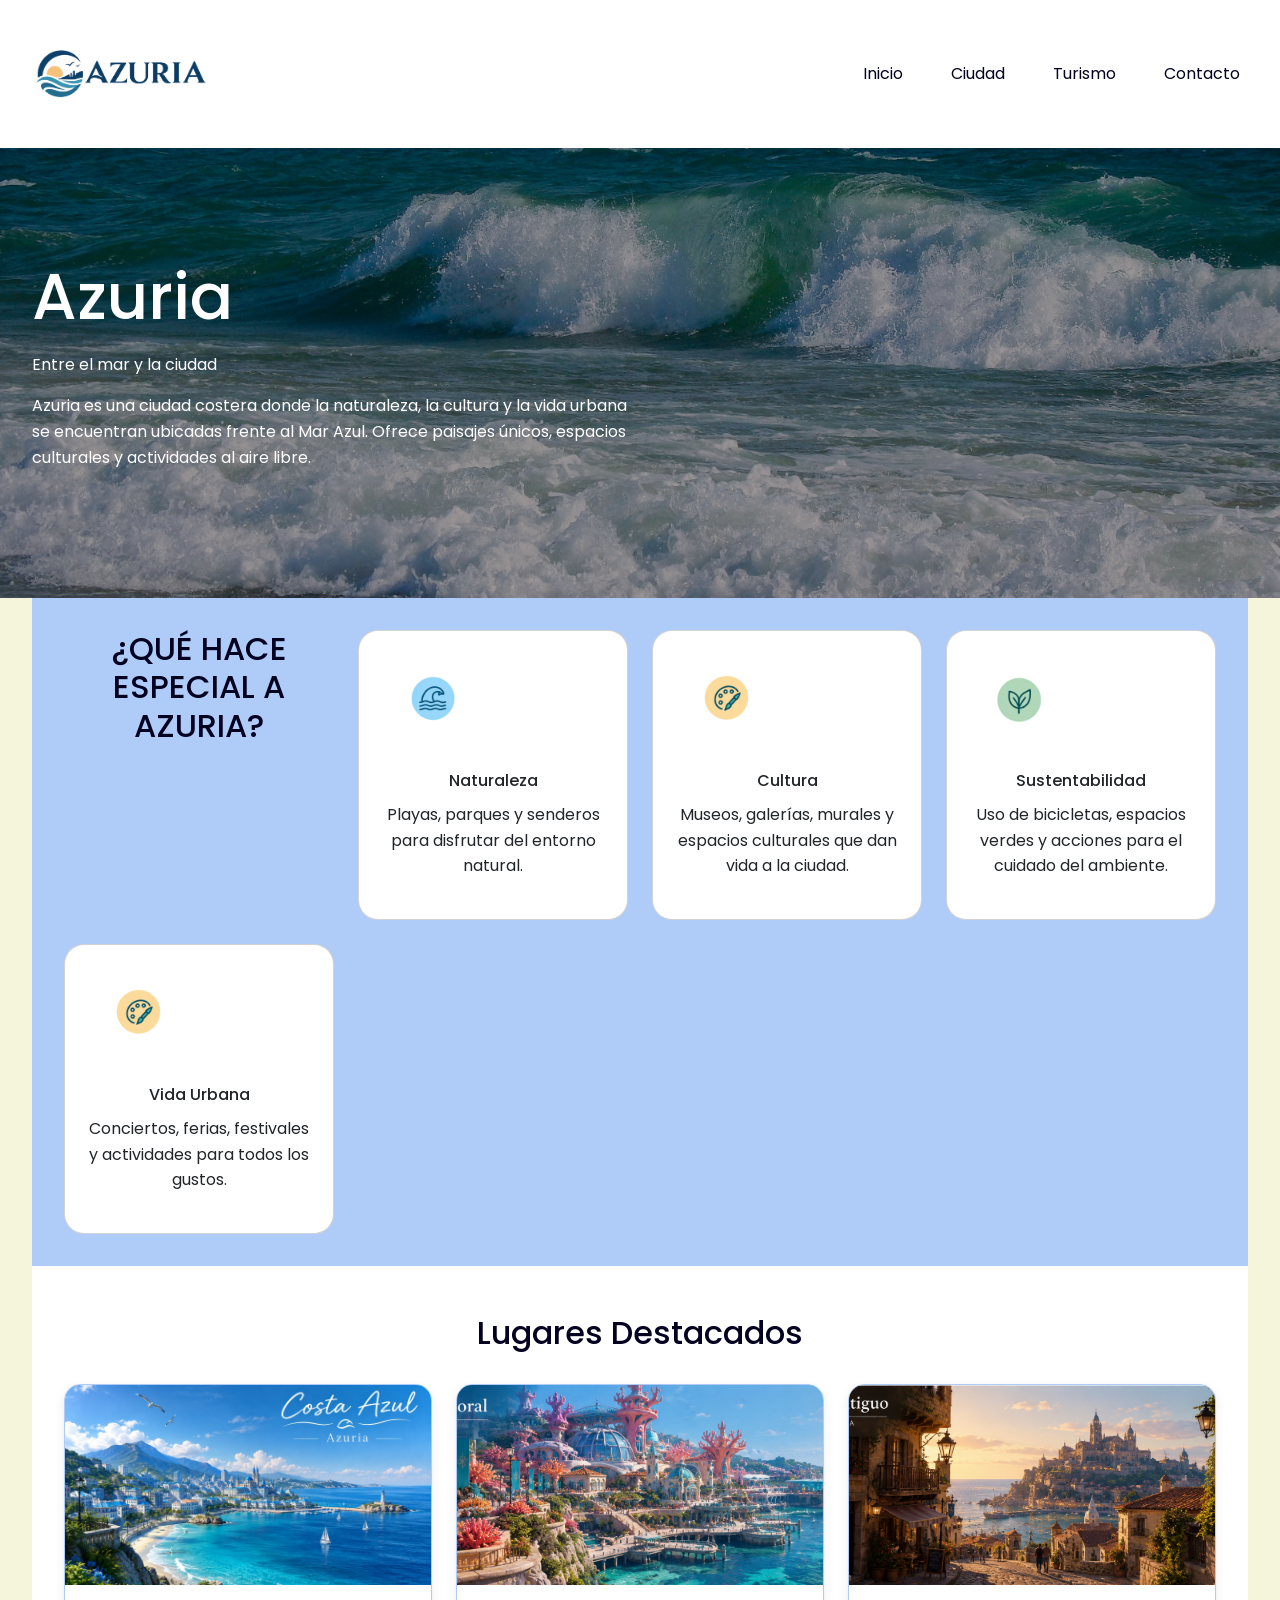
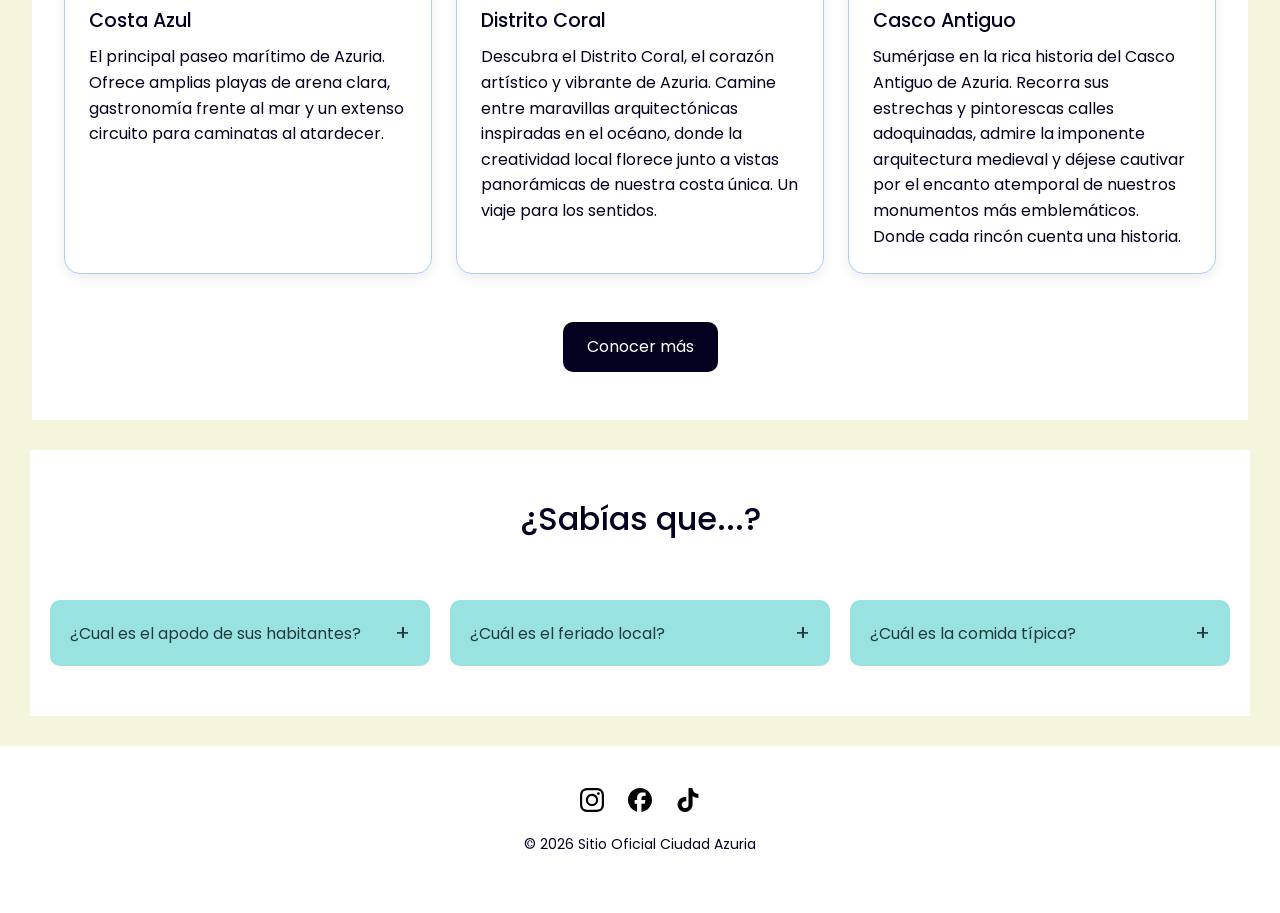
==== commit ea0baf73: "version correcta" ====
--- a/index.html
+++ b/index.html
@@ -4,29 +4,28 @@
     <meta charset="UTF-8">
     <meta name="viewport" content="width=device-width, initial-scale=1.0">
     <title>Azuria | Descubrí la ciudad costera</title>
-    <meta name="description" content="Descubrí Azuria, una ciudad costera donde la naturaleza, la cultura y la vida urbana se encuentran frente al Mar Azul">
-
+    <meta name="descripcion" content="Descubrí Azuria, una ciudad costera donde la naturaleza, la cultura y la vida urbana se encuentran frente al Mar Azul">
     <link rel="preconnect" href="https://fonts.googleapis.com">
     <link rel="preconnect" href="https://fonts.gstatic.com" crossorigin>
     <link href="https://fonts.googleapis.com/css2?family=Poppins:wght@400;500;600;700&display=swap" rel="stylesheet">
-
-    <link href="https://cdn.jsdelivr.net/npm/bootstrap@5.3.3/dist/css/bootstrap.min.css" rel="stylesheet">
+    
+    <link href="https://cdn.jsdelivr.net/npm/bootstrap@5.3.3/dist/css/bootstrap.min.css"
+     rel="stylesheet">
     <link rel="stylesheet" href="css/estilos.css">
+    
+  
+
 </head>
-
-<body class="body-index">
-
+<body>
+    
 <header>
-    <nav aria-label="Menú principal" class="navbar navbar-expand-lg navbar-light bg-light">
-
-        <a class="navbar-brand" href="index.html">
-            <img src="imagenes/logoAzuria.png"
-                 alt="Logo de Azuria"
-                 width="300"
-                 id="logoAzuria">
-        </a>
-
-        <!-- Botón Hamburguesa -->
+    <nav aria-label="Menú principal" class="navbar navbar-expand-lg navbar-light">
+      <a class="navbar-brand" href="index.html">
+        <img src="imagenes/logoAzuria.png"
+             alt="Azuria"
+             id="logoAzuria">
+      </a>
+        <!-- Boton Hamburguesa -->
         <button class="navbar-toggler" type="button"
                 data-bs-toggle="collapse"
                 data-bs-target="#menuAzuria"
@@ -55,246 +54,165 @@
                 <li class="nav-item">
                     <a class="nav-link" href="contacto.html">Contacto</a>
                 </li>
-
+            
             </ul>
         </div>
 
     </nav>
 </header>
 
-<main>
-
-    <!-- PRESENTACIÓN -->
-    <section class="hero-section">
+    <main>
+        <!-- PRESENTACION -->
+        <section class="hero-section">  
 
         <div class="hero-texto">
-            <h1>Azuria</h1>
-            <p>Entre el mar y la ciudad</p>
-
-            <p>
-                Azuria es una ciudad costera donde la naturaleza,
-                la cultura y la vida urbana se encuentran ubicadas
-                frente al Mar Azul. Ofrece paisajes únicos,
-                espacios culturales y actividades al aire libre.
-            </p>
-        </div>
-
-    </section>
-
-    <!-- ¿QUÉ HACE ESPECIAL A AZURIA? -->
-    <section class="cards-container">
-
-        <h2>¿QUÉ HACE ESPECIAL A AZURIA?</h2>
-
-        <article class="card">
-            <img src="imagenes/icon-mar.png" alt="Icono del mar" width="200">
-            <h3>Naturaleza</h3>
-            <p>Playas, parques y senderos para disfrutar del entorno natural.</p>
+        <h1>Azuria</h1>
+          <p>Entre el mar y la ciudad</p>
+          <p>
+            Azuria es una ciudad costera donde la naturaleza,
+            la cultura y la vida urbana se encuentran ubicadas
+            frente al Mar Azul. Ofrece paisajes únicos,
+            espacios culturales y actividades al aire libre.
+          </p>
+        </div>
+        </section>
+
+      <!-- ¿QUE HACE ESPECIAL A AZURIA? -->
+        <section class="cards-container">
+           <h2>¿QUÉ HACE ESPECIAL A AZURIA?</h2>
+
+           <article class="card">
+              <img src="imagenes/icon-mar.png" alt="icono del mar" width="200">
+              <h3>Naturaleza</h3>
+              <p>Playas, parques y senderos para disfrutar del entorno natural.</p>
+            </article>
+
+            <article class="card">
+              <img src="imagenes/arte-icon.png" alt="icono de arte" width="200">
+              <h3>Cultura</h3>
+              <p>Museos, galerías, murales y espacios culturales que dan vida a la ciudad.</p>
+           </article>
+
+           <article class="card">
+              <img src="imagenes/naturaleza-icon.png" alt="icono de planta" width="200">
+              <h3>Sustentabilidad</h3>
+              <p>Uso de bicicletas, espacios verdes y acciones para el cuidado del ambiente.</p>
+           </article>
+
+           <article class="card">
+             <img src="imagenes/arte-icon.png" alt="icono de Vida urbana" width="200">
+             <h3>Vida Urbana</h3>
+             <p>Conciertos, ferias, festivales y actividades para todos los gustos.</p>
+          </article>
+
+        </section>
+
+       <section class="lugares-destacados container">
+    <h2>Lugares Destacados</h2>
+
+    <div class="row g-4">
+        <article class="col-12 col-md-6 col-lg-4">
+            <div class="lugar-card">
+                <img src="imagenes/costaAzul.jpeg" alt="Mar Costa Azul" loading="lazy">
+                <div class="lugar-info">
+                    <h3>Costa Azul</h3>
+                    <p>El principal paseo marítimo de Azuria. Ofrece amplias playas de arena clara, gastronomía frente al mar y un extenso circuito para caminatas al atardecer.</p>
+                </div>
+            </div>
         </article>
 
-        <article class="card">
-            <img src="imagenes/arte-icon.png" alt="Icono de arte" width="200">
-            <h3>Cultura</h3>
-            <p>Museos, galerías, murales y espacios culturales que dan vida a la ciudad.</p>
+        <article class="col-12 col-md-6 col-lg-4">
+            <div class="lugar-card">
+                <img src="imagenes/distrito_coral_azuria.png" alt="Paisaje del Distrito Coral" loading="lazy">
+                <div class="lugar-info">
+                    <h3>Distrito Coral</h3>
+                    <p>Descubra el Distrito Coral, el corazón artístico y vibrante de Azuria. Camine entre maravillas arquitectónicas inspiradas en el océano, donde la creatividad local florece junto a vistas panorámicas de nuestra costa única. Un viaje para los sentidos.</p>
+                </div>
+            </div>
         </article>
 
-        <article class="card">
-            <img src="imagenes/naturaleza-icon.png" alt="Icono de planta" width="200">
-            <h3>Sustentabilidad</h3>
-            <p>Uso de bicicletas, espacios verdes y acciones para el cuidado del ambiente.</p>
+        <article class="col-12 col-md-6 col-lg-4">
+            <div class="lugar-card">
+                <img src="imagenes/casco_antiguo_azuria.png" alt="Paisaje del Casco Antiguo" loading="lazy">
+                <div class="lugar-info">
+                    <h3>Casco Antiguo</h3>
+                    <p>Sumérjase en la rica historia del Casco Antiguo de Azuria. Recorra sus estrechas y pintorescas calles adoquinadas, admire la imponente arquitectura medieval y déjese cautivar por el encanto atemporal de nuestros monumentos más emblemáticos. Donde cada rincón cuenta una historia.</p>
+                </div>
+            </div>
         </article>
-
-        <article class="card">
-            <img src="imagenes/arte-icon.png" alt="Icono de vida urbana" width="200">
-            <h3>Vida Urbana</h3>
-            <p>Conciertos, ferias, festivales y actividades para todos los gustos.</p>
-        </article>
-
-    </section>
-
-    <!-- LUGARES DESTACADOS -->
-    <section class="lugares-destacados container">
-
-        <h2>Lugares Destacados</h2>
-
-        <div class="row g-4">
-
-            <article class="col-12 col-md-6 col-lg-4">
-                <div class="lugar-card">
-
-                    <img src="imagenes/costaAzul.jpeg"
-                         alt="Mar Costa Azul"
-                         loading="lazy">
-
-                    <div class="lugar-info">
-                        <h3>Costa Azul</h3>
-                        <p>
-                            El principal paseo marítimo de Azuria. Ofrece amplias playas
-                            de arena clara, gastronomía frente al mar y un extenso
-                            circuito para caminatas al atardecer.
-                        </p>
-                    </div>
-
-                </div>
-            </article>
-
-            <article class="col-12 col-md-6 col-lg-4">
-                <div class="lugar-card">
-
-                    <img src="imagenes/distrito_coral_azuria.png"
-                         alt="Paisaje del Distrito Coral"
-                         loading="lazy">
-
-                    <div class="lugar-info">
-                        <h3>Distrito Coral</h3>
-                        <p>
-                            Descubra el Distrito Coral, el corazón artístico y vibrante
-                            de Azuria. Camine entre maravillas arquitectónicas inspiradas
-                            en el océano, donde la creatividad local florece junto a
-                            vistas panorámicas de nuestra costa única. Un viaje para
-                            los sentidos.
-                        </p>
-                    </div>
-
-                </div>
-            </article>
-
-            <article class="col-12 col-md-6 col-lg-4">
-                <div class="lugar-card">
-
-                    <img src="imagenes/casco_antiguo_azuria.png"
-                         alt="Paisaje del Casco Antiguo"
-                         loading="lazy">
-
-                    <div class="lugar-info">
-                        <h3>Casco Antiguo</h3>
-                        <p>
-                            Sumérjase en la rica historia del Casco Antiguo de Azuria.
-                            Recorra sus estrechas y pintorescas calles adoquinadas,
-                            admire la imponente arquitectura medieval y déjese cautivar
-                            por el encanto atemporal de nuestros monumentos más
-                            emblemáticos. Donde cada rincón cuenta una historia.
-                        </p>
-                    </div>
-
-                </div>
-            </article>
-
-        </div>
+    </div>
 
         <div class="lugares-boton">
-            <a href="Lugares.html" class="boton">Conocer más</a>
-        </div>
-
-    </section>
-
-    <!-- CURIOSIDADES -->
-    <section class="curiosidades">
-
-        <h2>¿Sabías que...?</h2>
-
-        <div class="preguntas-container">
-
-            <div class="pregunta">
-                <h3>
-                    <button class="pregunta-btn" type="button">
-                        ¿Cuál es el apodo de sus habitantes?
-                        <span>+</span>
-                    </button>
-                </h3>
-
-                <div class="respuesta">
-                    <p>
-                        A los ciudadanos se los conoce cariñosamente
-                        por el apodo: "ciudadanos del sol".
-                    </p>
-                </div>
-            </div>
-
-            <div class="pregunta">
-                <h3>
-                    <button class="pregunta-btn" type="button">
-                        ¿Cuál es el feriado local?
-                        <span>+</span>
-                    </button>
-                </h3>
-
-                <div class="respuesta">
-                    <p>
-                        El 15 de marzo se celebra el Día de la Fundación,
-                        con eventos, espectáculos y actividades para toda
-                        la comunidad.
-                    </p>
-                </div>
-            </div>
-
-            <div class="pregunta">
-                <h3>
-                    <button class="pregunta-btn" type="button">
-                        ¿Cuál es la comida típica?
-                        <span>+</span>
-                    </button>
-                </h3>
-
-                <div class="respuesta">
-                    <p>
-                        La empanada dorada es nuestra comida tradicional,
-                        reconocida por su receta artesanal y su sabor único.
-                    </p>
-                </div>
-            </div>
-
-        </div>
-
-    </section>
-
-</main>
-
-<!-- FOOTER -->
-<footer>
-
-    <nav aria-label="Menú del pie de página">
-
-        <ul>
-            <li>
-                <a href="https://www.instagram.com"
-                   target="_blank"
-                   rel="noopener noreferrer">
-                    <img src="imagenes/instagram.svg"
-                         alt="Instagram de Azuria"
-                         width="24">
-                </a>
-            </li>
-
-            <li>
-                <a href="https://www.facebook.com"
-                   target="_blank"
-                   rel="noopener noreferrer">
-                    <img src="imagenes/facebook.svg"
-                         alt="Facebook de Azuria"
-                         width="24">
-                </a>
-            </li>
-
-            <li>
-                <a href="https://www.tiktok.com"
-                   target="_blank"
-                   rel="noopener noreferrer">
-                    <img src="imagenes/tiktok.svg"
-                         alt="TikTok de Azuria"
-                         width="24">
-                </a>
-            </li>
-        </ul>
-
-    </nav>
-
-    <p><small>&copy; 2026 Sitio Oficial Ciudad Azuria</small></p>
-
-</footer>
-
+        <a href="Lugares.html" class="boton">Conocer más</a>
+        </div>
+       </section>
+       
+<section class="curiosidades">
+    <h2>¿Sabías que...?</h2>
+
+    <div class="preguntas-container">
+
+        <div class="pregunta">
+            <h3>
+                <button class="pregunta-btn">
+                    ¿Cual es el apodo de sus habitantes?
+                    <span>+</span>
+                </button>
+            </h3>
+
+            <div class="respuesta">
+                <p> A los ciudadanos se los conoce cariñosamente por el apodo:"ciudadanos del sol"
+                </p>
+            </div>
+        </div>
+
+        <div class="pregunta">
+            <h3>
+                <button class="pregunta-btn">
+                    ¿Cuál es el feriado local?
+                    <span>+</span>
+                </button>
+            </h3>
+
+            <div class="respuesta">
+                <p>   El 15 de marzo se celebra el Día de la Fundación,
+                    con eventos, espectáculos y actividades para toda
+                    la comunidad.</p>
+            </div>
+        </div>
+
+        <div class="pregunta">
+            <h3>
+                <button class="pregunta-btn">
+                    ¿Cuál es la comida típica?
+                    <span>+</span>
+                </button>
+            </h3>
+
+            <div class="respuesta">
+                <p>La empanada dorada es nuestra comida tradicional,
+                   reconocida por su receta artesanal y su sabor único.</p>
+            </div>
+        </div>
+
+    </div>
+</section>
+
+
+    </main>
+    <footer>
+     <nav aria-label="Menú del pie de página"> 
+       <ul>
+        <li><a href="https://www.instagram.com" target="_blank" rel="noopener noreferrer" ><img src="imagenes/instagram.svg" alt="Instagram de Azuria" width="24"></a></li>
+        <li><a href="https://www.Facebook.com" target="_blank" rel="noopener noreferrer"><img src="imagenes/facebook.svg" alt="Facebook de Azuria" width="24"></a></li>
+        <li><a href="https://www.Tiktok.com" target="_blank" rel="noopener noreferrer"><img src="imagenes/tiktok.svg" alt="TikTok de Azuria" width="24"></a></li>
+       </ul>      
+            
+     </nav>
+        <p><small>&copy; 2026 Sitio Oficial Ciudad Azuria</small></p>   
+    </footer>
 <script src="https://cdn.jsdelivr.net/npm/bootstrap@5.3.3/dist/js/bootstrap.bundle.min.js"></script>
-<script src="js/main.js"></script>
+<script src="js/main.js"></script> 
 
 </body>
 </html>
--- a/css/estilos.css
+++ b/css/estilos.css
@@ -1,38 +1,50 @@
- css
-/*=================================
-  VARIABLES
-=================================*/
-
+/*============================
+   VARIABLES
+ =============================*/
 :root {
+
     --blanco: #FFFFFF;
     --azul-oscuro: #020120;
-    --celeste: #afccf8;
-    --crema: #f5f5dc;
-    --gris: #98e2e2;
+    --celeste:#afccf8;
+    --crema:#f5f5dc;
+    --gris:#98e2e2;
     --verde-oscuro: #263b3b;
-}
-
-/*=================================
-  RESET GENERAL
-=================================*/
-
-* {
+
+    
+
+}
+/*============================
+    RESET
+==============================
+*/
+*{
     box-sizing: border-box;
     margin: 0;
     padding: 0;
 }
 
-html {
-    scroll-behavior: smooth;
-    scroll-padding-top: 110px;
-}
-
 body {
     background-color: var(--crema);
     color: var(--azul-oscuro);
-    font-size: 16px;
-    line-height: 1.6;
-    font-family: "Poppins", sans-serif;
+    font-size:16px;
+    line-height:1.6;
+    font-family: "poppins", sans-serif;
+
+}
+h1 {
+    font-size: 4rem;
+}
+
+h2 {
+    font-size: 2rem;
+}
+
+h3 {
+    font-size: 1.2rem;
+}
+
+a {
+    text-decoration: none;
 }
 
 main {
@@ -41,59 +53,39 @@
     padding: 0;
 }
 
-h1, h2, h3 {
-    color: var(--azul-oscuro);
-}
-
-h1 {
-    font-size: 4rem;
-}
-
-h2 {
-    font-size: 2rem;
-}
-
-h3 {
-    font-size: 1.2rem;
-}
-
-a {
-    text-decoration: none;
-}
-
-img, video {
-    max-width: 100%;
-    height: auto;
-}
-
-/*=================================
-  HEADER
-=================================*/
-
-header {
+
+/*
+============================
+HEADER
+===============================
+*/
+
+#logoAzuria{
+    display:flex;
+    justify-content:start;
+    width: 180px;
+    height:auto;
+}
+
+header{
     background-color: var(--blanco);
-    padding: 1rem 2rem;
-    display: flex;
-    align-items: center;
-    justify-content: space-between;
+    padding:1rem 2rem;
+    display:flex;
+    align-items:center;
+    justify-content:space-between;
+
     position: sticky;
     top: 0;
     z-index: 1000;
 }
-
-#logoAzuria {
-    display: block;
-    width: 180px;
-    height: auto;
-}
-
-/*=================================
-  NAVEGACIÓN
-=================================*/
-
-header nav {
-    width: 100%;
-}
+header nav{
+   width:100%;
+}
+/*
+============================
+NAVEGACION
+===============================
+*/
 
 header nav.navbar {
     display: flex;
@@ -113,60 +105,59 @@
     list-style: none;
 }
 
-.navbar a {
-    color: var(--azul-oscuro);
+.navbar a{
+    color:var(--azul-oscuro);
     transition: all 0.3s ease;
-}
-
-.navbar a:hover {
-    text-decoration: underline;
-    color: #6b9bd8;
-}
-
-/*=================================
-  INICIO - HERO
-=================================*/
-
-.hero-section {
-    background-image:
-        linear-gradient(rgba(0, 0, 0, 0.4), rgba(0, 0, 0, 0.4)),
-        url("../imagenes/img-herosection.jpg");
-
+    
+}
+
+.navbar a:hover{
+    text-decoration:wavy underline;
+    color:var(--celeste);
+}
+
+.hero-section{
+    /*imagen de fondo*/
+    background-image: linear-gradient(rgba(0, 0, 0, 0.4), rgba(0, 0, 0, 0.4)),url(../imagenes/img-herosection.jpg);
     background-size: cover;
-    background-repeat: no-repeat;
+    background-repeat:no-repeat;
     background-position: center;
-    min-height: 450px;
+    min-height:450px;
     max-width: 1900px;
-    position: relative;
-
-    display: flex;
-    flex-direction: column;
-    justify-content: center;
-    align-items: flex-start;
-    padding: 0 2rem;
-}
-
-.hero-texto {
-    position: absolute;
+    position:relative;
+
+    /*posicionar los textos*/
+    display:flex;
+    flex-direction:column;
+    justify-content:center;
+    align-items:start;
+    padding:0 2rem ;
+
+}
+.hero-texto{
+    position: absolute; 
     top: 50%;
     transform: translateY(-50%);
     left: 2rem;
 }
 
-.hero-section h1,
-.hero-section p {
+.hero-section h1 , 
+.hero-section p{
     color: var(--blanco);
     max-width: 600px;
 }
 
-.hero-section h1 {
-    font-size: 4rem;
-    margin-bottom: 1rem;
-}
-
-/*=================================
-  INICIO - TARJETAS
-=================================*/
+.hero-section h1{
+    font-size:4rem;
+    margin-bottom:1rem;
+}
+
+section h2{
+    text-align: center;
+    margin-bottom: 2rem;
+    color:var(--azul-oscuro);
+    width:100%;
+}
 
 .cards-container {
     width: 95%;
@@ -179,7 +170,7 @@
     background-color: var(--celeste);
 }
 
-.cards-container .card {
+.card {
     padding: 1.5rem;
     text-align: center;
     background-color: var(--blanco);
@@ -187,26 +178,29 @@
     width: 100%;
 }
 
-.cards-container .card img {
+.card img {
     width: 100px;
     height: 100px;
     object-fit: contain;
     margin-bottom: 1rem;
 }
 
-.cards-container .card h3 {
+.card h3 {
     margin-bottom: 0.75rem;
-    font-size: 1rem;
-}
-
-.cards-container .card p {
+    font-size:1rem;
+}
+
+.card p {
     line-height: 1.6;
 }
 
-/*=================================
-  INICIO - LUGARES DESTACADOS
-=================================*/
-
+
+
+/*
+=================================
+  LUGARES DESTACADOS INDEX
+=================================
+*/
 .lugares-destacados {
     width: 95%;
     max-width: 1900px;
@@ -224,6 +218,8 @@
     box-shadow: 0 4px 12px rgba(2, 1, 32, 0.08);
 }
 
+
+
 .lugar-card img {
     display: block;
     width: 100%;
@@ -249,10 +245,15 @@
     margin-top: 2rem;
 }
 
-/*=================================
-  BOTONES GENERALES
-=================================*/
-
+.lugares-destacados .boton {
+    background-color: var(--azul-oscuro);
+    color: var(--blanco);
+}
+
+.lugares-destacados .boton:hover {
+    background-color: var(--celeste);
+    color: var(--azul-oscuro);
+}
 .boton {
     display: inline-block;
     margin-top: 1rem;
@@ -260,35 +261,20 @@
     background-color: var(--celeste);
     color: var(--azul-oscuro);
     border-radius: 10px;
-    transition: all 0.3s ease;
-}
-
-.boton:hover {
-    background-color: var(--azul-oscuro);
-    color: var(--blanco);
-}
-
-.lugares-destacados .boton {
-    background-color: var(--azul-oscuro);
-    color: var(--blanco);
-}
-
-.lugares-destacados .boton:hover {
-    background-color: var(--celeste);
-    color: var(--azul-oscuro);
-}
-
+
+}
 /*=================================
-  INICIO - CURIOSIDADES
-=================================*/
-
+  CURIOSIDADES
+  =================================
+*/
 .curiosidades {
+    
     display: flex;
     flex-direction: column;
     align-items: center;
     gap: 30px;
-    padding: 50px 20px;
-    margin: 30px;
+    padding: 50px 20px; 
+    margin:30px ;
     background-color: var(--blanco);
 }
 
@@ -344,7 +330,7 @@
 .respuesta {
     display: none;
     padding: 15px 20px;
-    background-color: var(--crema);
+    background-color:var(--crema);
     border-radius: 0 0 10px 10px;
 }
 
@@ -357,54 +343,62 @@
     display: block;
 }
 
+
+
+
+
 /*=================================
-  TURISMO - TÍTULO PRINCIPAL
+  LUGARES 
 =================================*/
 
-.Turismo_Titulo_Principal {
-    background-color: #686265;
-    width: 100%;
-    padding: 6rem 2rem;
-    display: flex;
-    flex-direction: column;
+
+
+
+
+.Turismo_Hero_Banner {
+    position: relative;
+    width: 100%;
+    height: 700px; 
+    background-image: url('../imagenes/Lugares_Imagenes/Fondo_Principal_Azuria.png');
+    background-size: cover;
+    background-position: center;
+    background-repeat: no-repeat;
+    filter: brightness(0.90); 
+    display: flex;
     align-items: center;
     justify-content: center;
-}
-
-.Turismo_Titulo_Principal h1,
-.Turismo_Titulo_Principal h2 {
     text-align: center;
+    padding: 0 1rem;
+}
+
+.Turismo_Hero_Contenido {
+    max-width: 900px;
+}
+
+.Turismo_Hero_Contenido h2 {
     color: var(--blanco);
-    font-size: clamp(2.5rem, 6vw, 5rem);
-    text-shadow: 2px 2px 4px rgba(0, 0, 0, 0.9);
+    font-size: 4rem; 
     font-family: "Bebas Neue", sans-serif;
+    letter-spacing: 2px;
+    text-shadow: 0 3px 6px rgba(0, 0, 0, 0.6);
+
+}
+
+.Turismo_Hero_Contenido p {
+    color: #f1f2e7;
+    font-size: 1.1rem;
     font-weight: 400;
-    margin: 0;
-}
-
-/*=================================
-  TURISMO - FONDO PRINCIPAL
-=================================*/
-
-.Turismo_Fondo_Principal {
-    width: 100%;
-    height: 1000px;
-}
-
-.Turismo_Fondo_Principal img {
-    width: 100%;
-    height: 100%;
-    object-fit: cover;
-}
-
-/*=================================
-  TURISMO - CARRUSEL
-=================================*/
-
+    text-shadow: 0 3px 6px rgba(0, 0, 0, 0.6);
+}
+
+
+
+
+/* SECCIÓN DE LUGARES DESTACADOS */
 .Turismo_Seccion_Lugares {
-    background-color: #D3D5B0;
-    width: 100%;
-    padding: 3rem 0;
+    background-color: #D3D5B0; 
+    width: 100%;
+    padding: 2rem 0;
     overflow: hidden;
 }
 
@@ -413,29 +407,63 @@
     border-radius: 16px;
     overflow: hidden;
     box-shadow: 0 4px 12px rgba(2, 1, 32, 0.15);
-}
-
+    background-color:#bdbf9e;
+}  
 .Turismo_Seccion_Lugares .Turismo_Card_Carrusel img {
     width: 100%;
-    height: 220px;
-    object-fit: cover;
+    height: 210px;
 }
 
 .Turismo_Carousel_Item_Row {
     margin: 0;
-    background-color: #B8B8A3;
-}
+    padding: 1rem;
+    
+}
+
+.Turismo_card-body {
+    padding: 1rem;
+    text-align: center;
+    background-color:#7e7f69;
+    border-radius: 16px 16px 16px 16px;
+    transition: transform 0.3s ease, background-color 0.3s ease;
+}
+.Turismo_card-body:hover {
+    background-color: #545546;
+     text-decoration: none;
+    transform: scale(1.05);
+}
+.Turismo_card-title {
+    font-size: 1.1rem;
+    font-weight: bold;
+    color: #f1f2e7;
+}
+
 
 #Turismo_Carousel_Multiple {
-    max-width: 1100px;
+    max-width: 1300px;
     margin: 0 auto;
     background-color: #74745D;
-}
-
-/*=================================
-  TURISMO - CONTENEDOR
-=================================*/
-
+     border-radius: 16px;
+
+}
+
+/* MAPA DE AZURIA*/
+.Turismo_GoogleMaps {
+    width: 800px;
+    height: auto;
+    border-radius: 16px;
+    display: flex;
+    justify-content: center;
+    margin: 30px auto;
+    background-color: grey;
+    padding: 1rem;
+}
+
+
+
+
+
+/* CONTENEDOR DE ARTÍCULOS */
 .Turismo_Contenedor {
     display: flex;
     max-width: 1900px;
@@ -475,9 +503,9 @@
 
 .Turismo_Articulos_Subtitulos {
     margin-top: 0;
-    font-family: "Bebas Neue", sans-serif;
+    font-family: 'Bebas Neue', sans-serif;
     font-size: 2.2rem;
-    color: var(--azul-oscuro);
+    color: var(--Azul-oscuro);
 }
 
 .Turismo_Info p {
@@ -486,12 +514,454 @@
 
 .Turismo_Ubicacion {
     font-weight: 600;
-    color: #6b9bd8;
-}
-
-.Turismo_Actividades {
-    font-weight: 500;
-}
+    color: var(--celeste);
+}
+
+
+.Turismo_Imagen_1,
+.Turismo_Imagen_2,
+.Turismo_Imagen_3,
+.Turismo_Imagen_4 {
+    background-size: cover;
+    background-position: left center; 
+    flex: 1;
+    min-height: 380px;
+}
+.Turismo_Imagen_5 {
+    background-size: cover;
+    background-position: center; 
+    flex: 1;
+    min-height: 380px;
+}
+
+
+.Turismo_Imagen_1 { background-image: url('../imagenes/Lugares_Imagenes/Costa_Azul.jpg'); }
+.Turismo_Imagen_2 { background-image: url('../imagenes/Lugares_Imagenes/Distrito_Coral.jpg'); }
+.Turismo_Imagen_3 { background-image: url('../imagenes/Lugares_Imagenes/Casco_Antiguo.jpg'); }
+.Turismo_Imagen_4 { background-image: url('../imagenes/Lugares_Imagenes/Manglares_Cristal.jpg'); }
+.Turismo_Imagen_5 { background-image: url('../imagenes/Lugares_Imagenes/Teatro_Flotante.jpg'); }
+
+
 
 /*=================================
-  TURISMO - IM+  CIUDAD
+  =================================
+*/
+
+
+/*Secciones*/
+.section_ciudad{
+    background-color: var(--blanco);
+    padding: 20px;
+    margin: 20px auto;
+    max-width: 1000px;
+    border-radius: 8px;
+}
+
+img, video {
+    max-width: 100%;
+    height: auto;
+}
+
+/*Espacios*/
+#atractivos div {
+    margin-top: 15px;
+}
+
+/*Tablas*/
+table {
+    width: 100%;
+    border-collapse: collapse;
+    margin-top: 10px;
+}
+
+th, td {
+    padding: 8px;
+    border: 1px solid var(--celeste);
+    text-align: left;
+}
+
+th {
+    background-color: var(--azul-oscuro);
+    color: var(--blanco);
+}
+
+/*Navegación botones*/
+.navegacion-ciudad {
+    display: flex;
+    justify-content: center;
+    gap: 10px;
+    margin-bottom: 20px;
+}
+
+/*Tarjetas de facultades*/
+.facultades-flex {
+    display: flex;
+    flex-wrap: wrap;
+    gap: 15px;
+    padding: 0;
+    list-style: none;
+}
+
+.facultad-card {
+    background-color: #e6f2ff;
+    border: 1px solid var(--celeste);
+    padding: 15px;
+    flex: 1 1 200px;
+    text-align: center;
+    border-radius: 6px;
+}
+
+/*Pie de página*/
+.footer-principal {
+    text-align: center;
+    margin-top: 30px;
+}
+
+.footer-lista {
+    list-style: none;
+    display: flex;
+    justify-content: center;
+    gap: 15px;
+    padding: 0;
+}
+
+
+/*=================================
+  CONTACTO
+  =================================
+*/
+
+#contacto{
+    background-color: var(--crema);
+    padding: 3rem 2rem;
+}
+
+.contacto-titulo{
+    max-width: 800px;
+    margin: 0 auto 2rem;
+    text-align: center;
+}
+
+.contacto-titulo h1{
+    margin-bottom: 1rem;
+}
+
+.contacto-titulo p{
+    color: var(--azul-oscuro);
+}
+
+.contacto-contenedor{
+    max-width: 1100px;
+    margin: 0 auto;
+    display:grid;
+    grid-template-columns: 1fr 1.3fr;
+    gap: 2rem;
+}
+
+
+/*============================
+  INFORMACION DE CONTACTO
+==============================*/
+
+.contacto-info{
+    background-color: var(--azul-oscuro);
+    color: var(--blanco);
+    padding: 2rem;
+    border-radius: 20px;
+}
+
+.contacto-info h2{
+    color: var(--blanco);
+    text-align: left;
+    margin-bottom: 1rem;
+}
+
+.contacto-info > p{
+    color: var(--blanco);
+    margin-bottom: 1.5rem;
+}
+
+.contacto-dato{
+    display:flex;
+    align-items:flex-start;
+    gap: 1rem;
+    padding: 1rem 0;
+    border-bottom: 1px solid rgba(255,255,255,0.2);
+}
+
+.contacto-dato:last-child{
+    border-bottom: none;
+}
+
+.contacto-dato h3{
+    color: var(--blanco);
+    font-size:1rem;
+    margin-bottom:0.2rem;
+}
+
+.contacto-dato p{
+    color: var(--blanco);
+    margin:0;
+}
+
+.icono-contacto{
+    display:flex;
+    align-items:center;
+    justify-content:center;
+    min-width:40px;
+    height:40px;
+    background-color:var(--celeste);
+    color:var(--azul-oscuro);
+    border-radius:50%;
+    font-size:1.1rem;
+}
+
+
+/*============================
+  FORMULARIO
+==============================*/
+
+.contacto-formulario{
+    background-color:var(--blanco);
+    padding:2rem;
+    border-radius:20px;
+}
+
+.contacto-formulario h2{
+    text-align:left;
+    margin-bottom:0.5rem;
+}
+
+.formulario-introduccion{
+    color:#666;
+    margin-bottom:1.5rem;
+}
+
+.campo{
+    margin-bottom:1.2rem;
+}
+
+.campo label{
+    display:block;
+    margin-bottom:0.4rem;
+    font-weight:600;
+    color:var(--azul-oscuro);
+}
+
+.campo input,
+.campo select,
+.campo textarea{
+    width:100%;
+    padding:0.75rem 1rem;
+    border:1px solid #ccc;
+    border-radius:8px;
+    font-family:"Poppins", sans-serif;
+    font-size:0.95rem;
+    color:var(--azul-oscuro);
+    background-color:var(--blanco);
+}
+
+.campo input:focus,
+.campo select:focus,
+.campo textarea:focus{
+    outline:none;
+    border-color:var(--celeste);
+}
+
+.campo textarea{
+    resize:vertical;
+    min-height:130px;
+}
+
+.campo small{
+    display:block;
+    margin-top:0.3rem;
+    color:#666;
+    font-size:0.8rem;
+}
+
+
+/*============================
+  OPCIONES DE CONTACTO
+==============================*/
+
+.preferencia{
+    border:none;
+    padding:0;
+    margin-bottom:1.3rem;
+}
+
+.preferencia legend{
+    font-weight:600;
+    margin-bottom:0.6rem;
+    color:var(--azul-oscuro);
+}
+
+.opciones-radio{
+    display:flex;
+    gap:2rem;
+}
+
+.opciones-radio label{
+    display:flex;
+    align-items:center;
+    gap:0.4rem;
+    cursor:pointer;
+}
+
+.opciones-radio input{
+    accent-color:var(--celeste);
+}
+
+
+/*============================
+  CHECKBOX
+==============================*/
+
+.aceptacion{
+    margin-bottom:1.3rem;
+}
+
+.aceptacion label{
+    display:flex;
+    align-items:flex-start;
+    gap:0.5rem;
+    font-size:0.85rem;
+    color:#666;
+    cursor:pointer;
+}
+
+.aceptacion input{
+    margin-top:0.3rem;
+    accent-color:var(--azul-oscuro);
+}
+
+
+/*============================
+  BOTONES CONTACTO
+==============================*/
+
+.botones-formulario{
+    display:flex;
+    gap:1rem;
+}
+
+.boton-contacto{
+    border:none;
+    padding:0.75rem 1.5rem;
+    background-color:var(--azul-oscuro);
+    color:var(--blanco);
+    border-radius:10px;
+    font-family:"Poppins", sans-serif;
+    cursor:pointer;
+    transition:all 0.3s ease;
+}
+
+.boton-contacto:hover{
+    background-color:var(--celeste);
+    color:var(--azul-oscuro);
+}
+
+.boton-limpiar{
+    padding:0.75rem 1.5rem;
+    background-color:var(--blanco);
+    color:var(--azul-oscuro);
+    border:1px solid var(--azul-oscuro);
+    border-radius:10px;
+    font-family:"Poppins", sans-serif;
+    cursor:pointer;
+    transition:all 0.3s ease;
+}
+
+.boton-limpiar:hover{
+    background-color:var(--azul-oscuro);
+    color:var(--blanco);
+}
+
+
+/*============================
+  FOOTER
+==============================*/
+
+footer {
+    background-color: var(--blanco); 
+    padding: 2.5rem 2rem;
+    display: flex;
+    flex-direction: column;
+    align-items: center;
+    justify-content: center;
+    gap: 1.2rem;                          
+    text-align: center;
+}
+
+footer nav ul {
+    list-style: none;
+    display: flex;
+    gap: 1.5rem;      
+    padding: 0;
+    margin: 0;
+}
+
+footer img {
+    transition: transform 0.3s ease;
+}
+
+footer img:hover {
+    transform: scale(1.15);               
+}
+
+
+/*============================
+  DISEÑO RESPONSIVE
+==============================*/
+
+@media (max-width: 800px){
+
+    header{
+        flex-direction:column;
+        gap:1rem;
+    }
+
+    .contacto-contenedor{
+        grid-template-columns:1fr;
+    }
+
+}
+
+@media (max-width: 600px){
+
+    .navbar ul{
+        flex-wrap:wrap;
+        justify-content:center;
+        gap:1rem;
+    }
+
+    h1{
+        font-size:2.5rem;
+    }
+
+    .contacto-contenedor{
+        grid-template-columns:1fr;
+    }
+
+    .opciones-radio{
+        flex-direction:column;
+        gap:0.5rem;
+    }
+
+    .botones-formulario{
+        flex-direction:column;
+    }
+
+    .boton-contacto,
+    .boton-limpiar{
+        width:100%;
+    }
+
+}
+@media (max-width: 991px) {
+    .navbar .navbar-toggler {
+        display: block;
+    }
+}
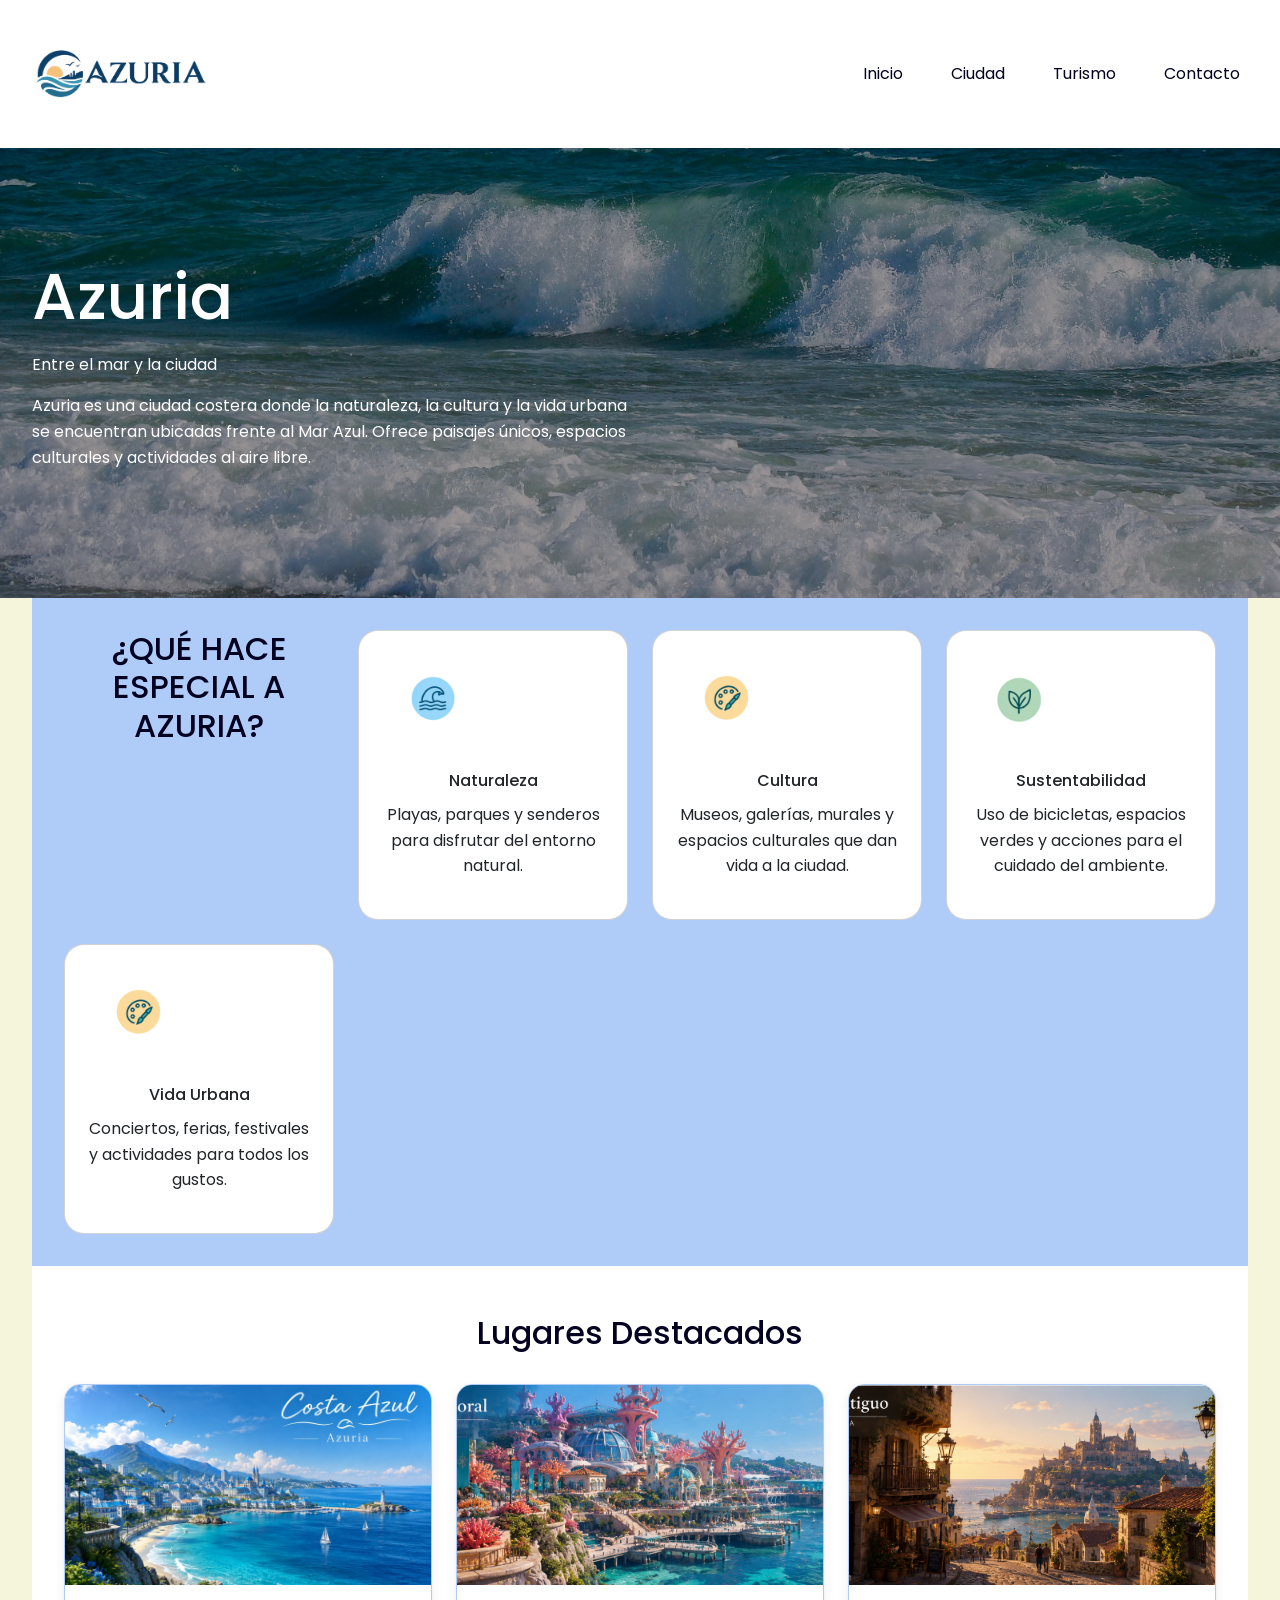
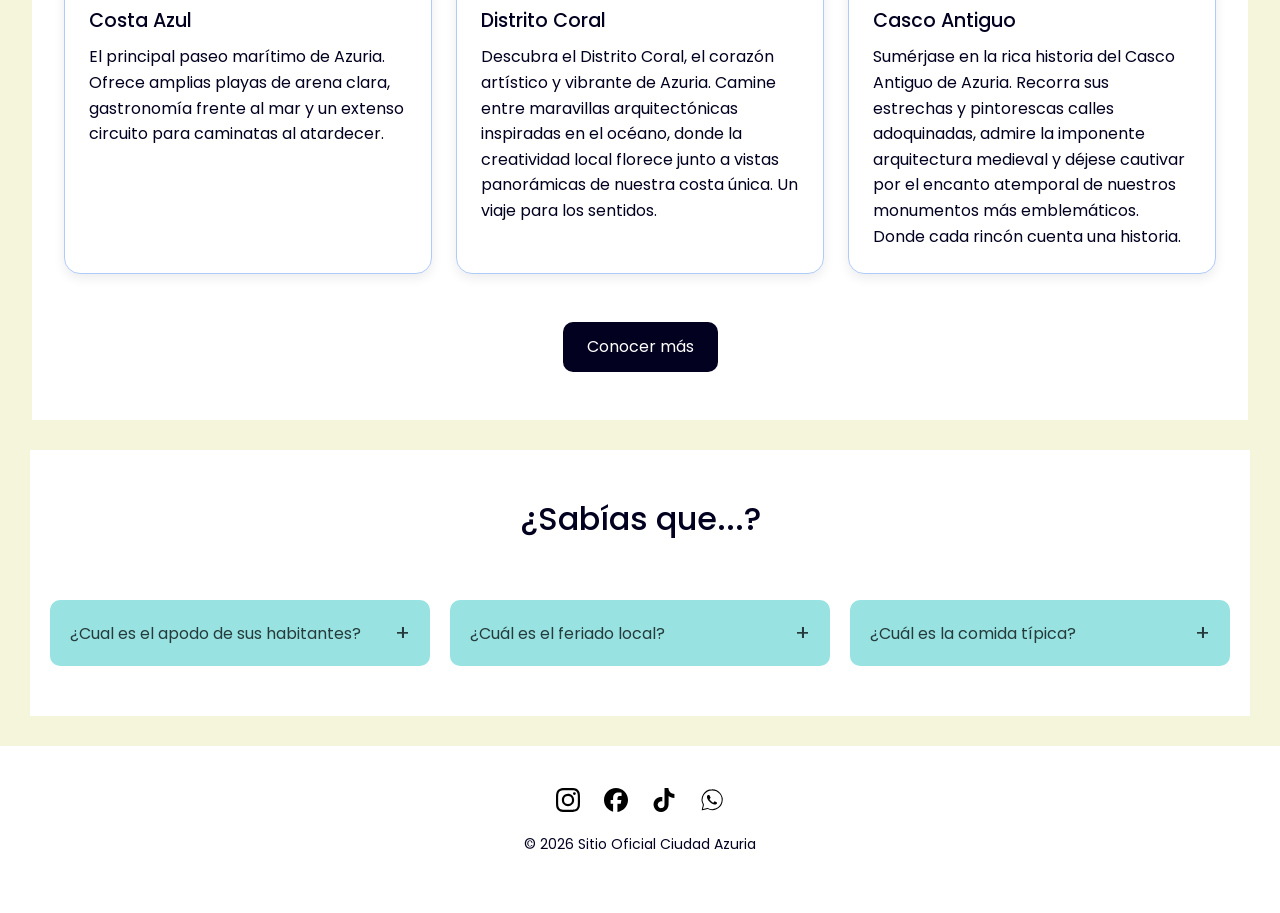
==== commit 2048e6fc: "actualizacion de pagina boton de wsp" ====
--- a/index.html
+++ b/index.html
@@ -1,4 +1,4 @@
- <!DOCTYPE html>
+  <!DOCTYPE html>
 <html lang="es">
 <head>
     <meta charset="UTF-8">
@@ -206,7 +206,15 @@
         <li><a href="https://www.instagram.com" target="_blank" rel="noopener noreferrer" ><img src="imagenes/instagram.svg" alt="Instagram de Azuria" width="24"></a></li>
         <li><a href="https://www.Facebook.com" target="_blank" rel="noopener noreferrer"><img src="imagenes/facebook.svg" alt="Facebook de Azuria" width="24"></a></li>
         <li><a href="https://www.Tiktok.com" target="_blank" rel="noopener noreferrer"><img src="imagenes/tiktok.svg" alt="TikTok de Azuria" width="24"></a></li>
-       </ul>      
+     <li>
+    <a href="https://wa.me/5491149407247"
+       target="_blank"
+       rel="noopener noreferrer">
+        <img src="whatsapp.svg"
+             alt="WhatsApp de Azuria"
+             width="24">
+    </a> </li>
+    </ul>      
             
      </nav>
         <p><small>&copy; 2026 Sitio Oficial Ciudad Azuria</small></p>   
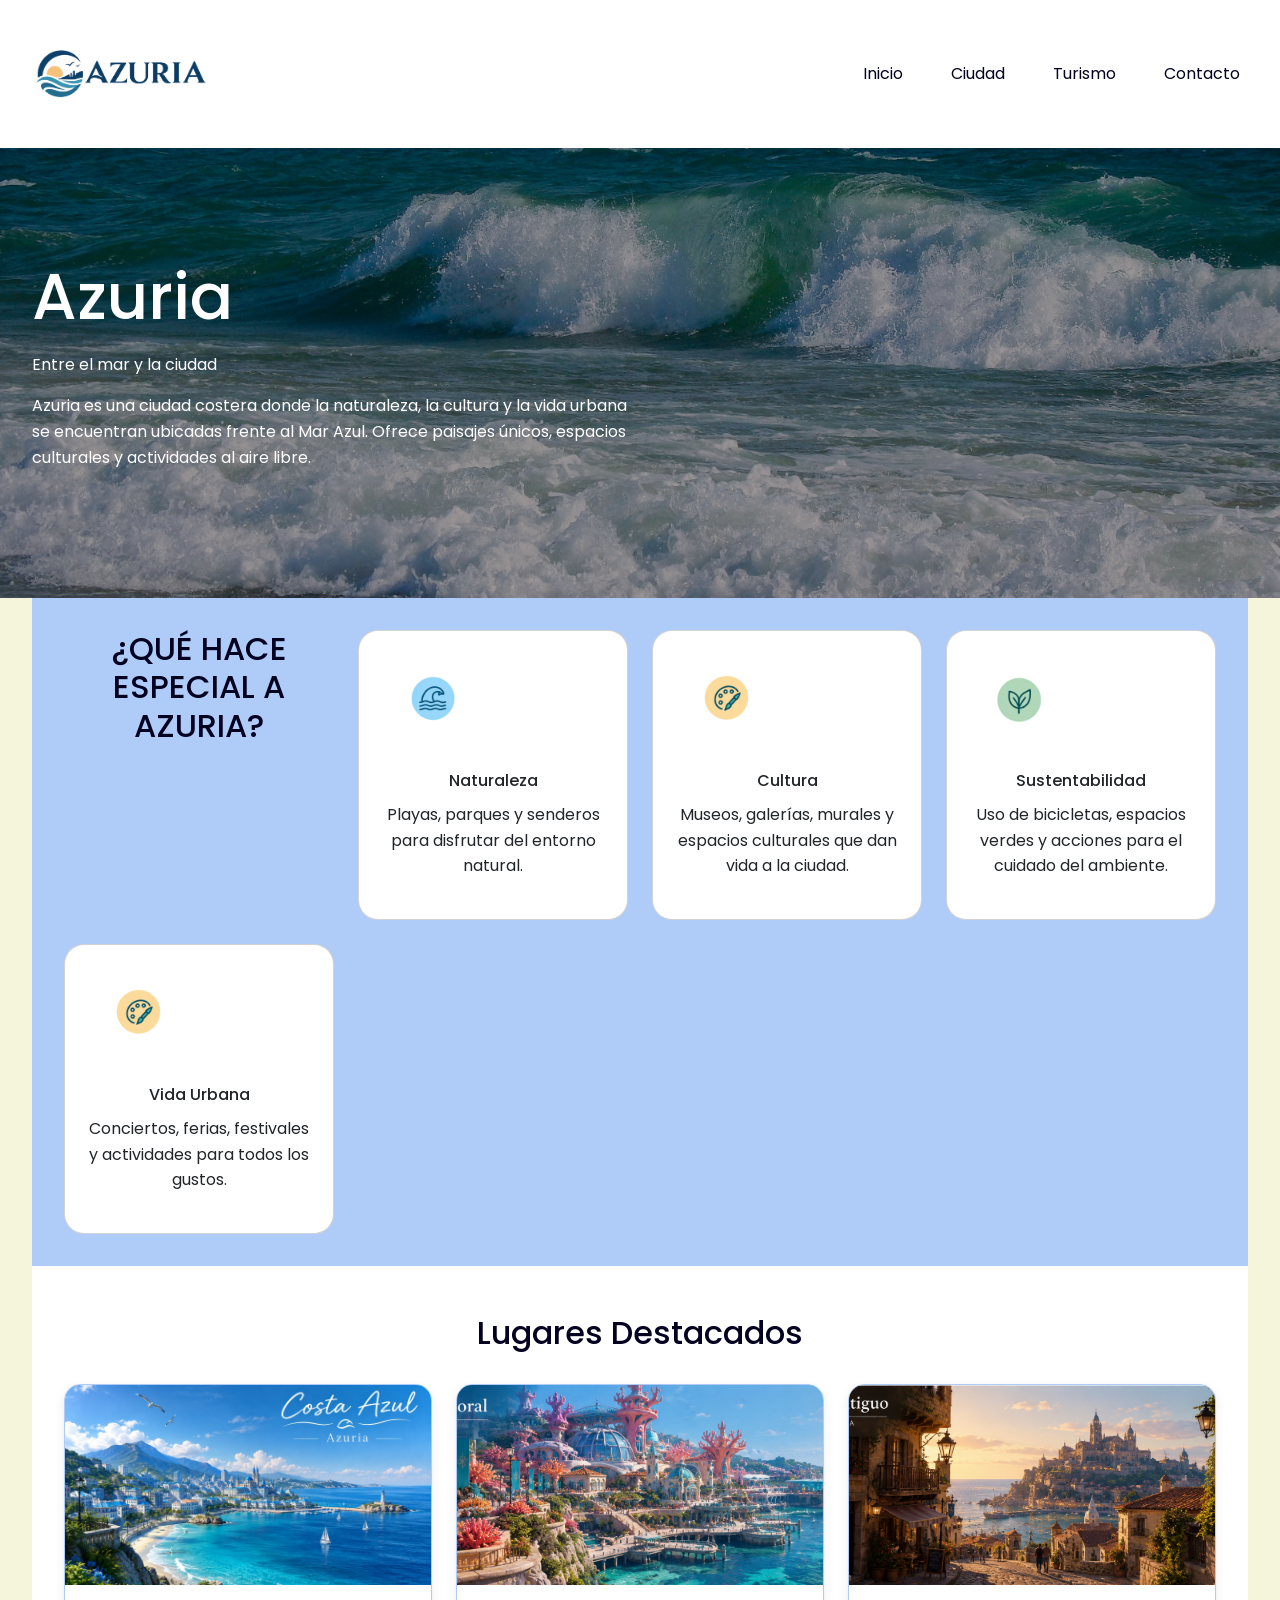
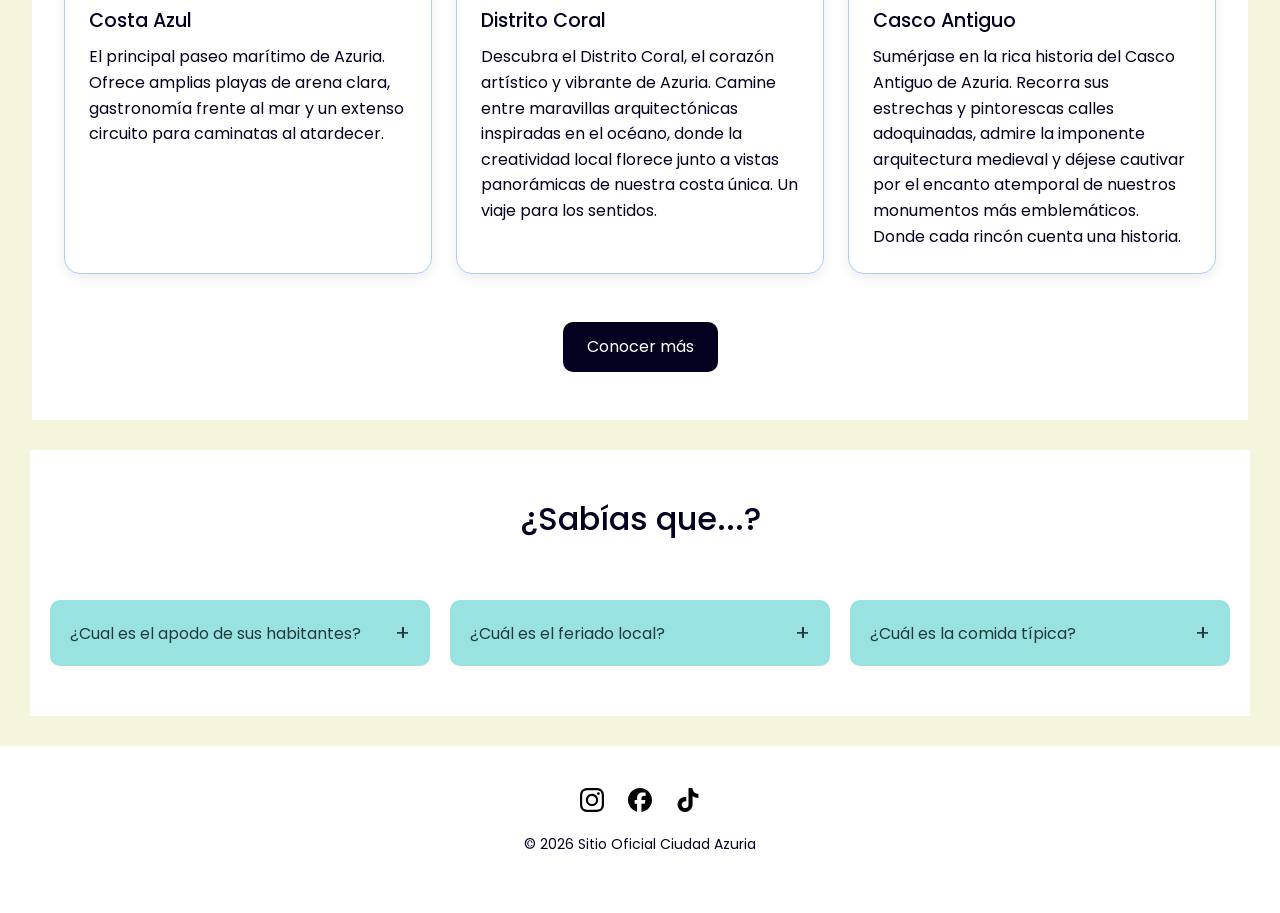
==== commit 2cd8b7ab: "version correcta" ====
--- a/index.html
+++ b/index.html
@@ -1,4 +1,4 @@
-  <!DOCTYPE html>
+ <!DOCTYPE html>
 <html lang="es">
 <head>
     <meta charset="UTF-8">
@@ -206,15 +206,7 @@
         <li><a href="https://www.instagram.com" target="_blank" rel="noopener noreferrer" ><img src="imagenes/instagram.svg" alt="Instagram de Azuria" width="24"></a></li>
         <li><a href="https://www.Facebook.com" target="_blank" rel="noopener noreferrer"><img src="imagenes/facebook.svg" alt="Facebook de Azuria" width="24"></a></li>
         <li><a href="https://www.Tiktok.com" target="_blank" rel="noopener noreferrer"><img src="imagenes/tiktok.svg" alt="TikTok de Azuria" width="24"></a></li>
-     <li>
-    <a href="https://wa.me/5491149407247"
-       target="_blank"
-       rel="noopener noreferrer">
-        <img src="whatsapp.svg"
-             alt="WhatsApp de Azuria"
-             width="24">
-    </a> </li>
-    </ul>      
+       </ul>      
             
      </nav>
         <p><small>&copy; 2026 Sitio Oficial Ciudad Azuria</small></p>   
